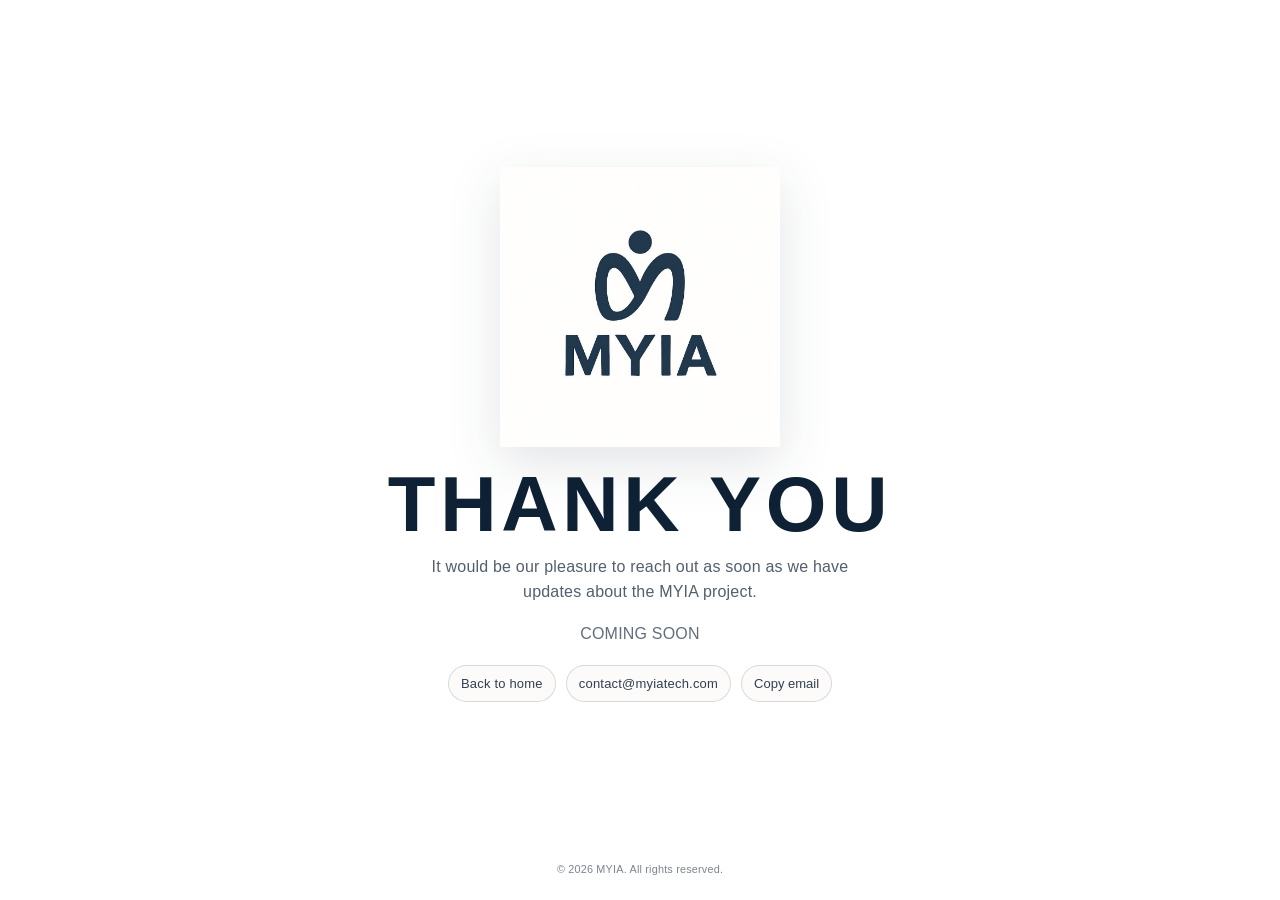
==== thanks/index.html @ a14e3525 "Make MYIA favicon background transparent" ====
<!doctype html>
<html lang="en">
  <head>
    <meta charset="utf-8" />
    <meta name="viewport" content="width=device-width, initial-scale=1" />
    <meta name="color-scheme" content="light" />
    <title>MYIA | Thank You</title>
    <meta name="robots" content="noindex" />
    <link rel="canonical" href="https://myiatech.com/thanks/" />
    <link rel="icon" href="/favicon-32.png?v=6" sizes="32x32" type="image/png" />
    <link rel="icon" href="/favicon-16.png?v=6" sizes="16x16" type="image/png" />
    <link rel="apple-touch-icon" href="/apple-touch-icon.png?v=6" sizes="180x180" />
    <link rel="stylesheet" href="/styles.css" />
  </head>
  <body>
    <main class="wrap">
      <section class="coming" aria-label="Thank you">
        <div class="logoLockup" aria-label="MYIA logo">
          <img
            class="logoLockup__mark"
            src="/myia-logo.png"
            alt="MYIA"
            width="220"
            height="220"
            loading="eager"
          />
        </div>

        <h1 class="headline">THANK YOU</h1>
        <p class="subhead">
          It would be our pleasure to reach out as soon as we have updates about
          the MYIA project.
        </p>
        <p class="subhead" style="margin-top: 8px; opacity: 0.9">
          COMING SOON
        </p>

        <div class="links">
          <a class="ctaLink" href="/">Back to home</a>
          <a
            class="ctaLink ctaLink--email"
            href="mailto:contact@myiatech.com?subject=MYIA%20Tech%20-%20Hello"
            >contact@myiatech.com</a
          >
          <button class="ctaLink copyBtn" type="button" data-copy="contact@myiatech.com">
            Copy email
          </button>
        </div>
      </section>

      <footer class="footer">
        <small>© <span id="year"></span> MYIA. All rights reserved.</small>
      </footer>
    </main>

    <script src="/script.js" defer></script>
  </body>
</html>
---- styles.css ----
:root {
  /* Brand (from logo): deep navy + warm paper */
  --ink: #0f2134;
  --paper: #ffffff;
  --muted: rgba(15, 33, 52, 0.72);
  --muted2: rgba(15, 33, 52, 0.55);
  --line: rgba(15, 33, 52, 0.14);

  --brand: #13283e;
  --brand2: #0f2134;
  --cream: #efe7db;
  --stone: #c9c2b8;

  --radius: 18px;
  --radius2: 26px;
  --shadow: 0 22px 70px rgba(0, 0, 0, 0.085);

  --serif: "Iowan Old Style", "Palatino Linotype", Palatino, "Book Antiqua",
    Georgia, serif;
  --sans: "Avenir Next", Avenir, "Gill Sans", "Trebuchet MS", sans-serif;
}

* {
  box-sizing: border-box;
}

html,
body {
  height: 100%;
}

html {
  -webkit-text-size-adjust: 100%;
  text-size-adjust: 100%;
}

body {
  margin: 0;
  color: var(--ink);
  background: var(--paper);
  font-family: var(--sans);
  letter-spacing: 0.2px;
}

.sr-only {
  position: absolute;
  width: 1px;
  height: 1px;
  padding: 0;
  margin: -1px;
  overflow: hidden;
  clip: rect(0, 0, 0, 0);
  white-space: nowrap;
  border: 0;
}

.bg {
  display: none;
  position: fixed;
  inset: 0;
  overflow: hidden;
  pointer-events: none;
  background: radial-gradient(
      1100px 760px at 10% 10%,
      rgba(19, 40, 62, 0.08),
      transparent 58%
    ),
    radial-gradient(
      980px 760px at 82% 22%,
      rgba(239, 231, 219, 0.55),
      transparent 62%
    ),
    radial-gradient(
      980px 760px at 52% 92%,
      rgba(19, 40, 62, 0.07),
      transparent 58%
    ),
    linear-gradient(180deg, #ffffff 0%, #fbfaf7 45%, #f6f1ea 100%);
}

.bg__grain {
  position: absolute;
  inset: -40%;
  background-image: url("data:image/svg+xml,%3Csvg xmlns='http://www.w3.org/2000/svg' width='220' height='220'%3E%3Cfilter id='n'%3E%3CfeTurbulence type='fractalNoise' baseFrequency='.8' numOctaves='3' stitchTiles='stitch'/%3E%3C/filter%3E%3Crect width='220' height='220' filter='url(%23n)' opacity='.18'/%3E%3C/svg%3E");
  transform: rotate(2deg);
  opacity: 0.22;
  mix-blend-mode: multiply;
}

.bg__orb {
  position: absolute;
  width: 520px;
  height: 520px;
  border-radius: 999px;
  filter: blur(28px);
  opacity: 0.55;
}

.bg__orb--a {
  left: -180px;
  top: -160px;
  background: radial-gradient(circle at 30% 30%, rgba(19, 40, 62, 0.6), transparent 60%),
    radial-gradient(circle at 70% 70%, rgba(239, 231, 219, 0.85), transparent 55%);
  animation: driftA 12s ease-in-out infinite;
}

.bg__orb--b {
  right: -220px;
  top: 10%;
  background: radial-gradient(circle at 40% 40%, rgba(239, 231, 219, 0.9), transparent 62%),
    radial-gradient(circle at 70% 65%, rgba(19, 40, 62, 0.45), transparent 55%);
  animation: driftB 14s ease-in-out infinite;
}

.bg__orb--c {
  left: 35%;
  bottom: -240px;
  background: radial-gradient(circle at 45% 35%, rgba(19, 40, 62, 0.45), transparent 62%),
    radial-gradient(circle at 60% 70%, rgba(239, 231, 219, 0.9), transparent 55%);
  animation: driftC 16s ease-in-out infinite;
}

@keyframes driftA {
  0%,
  100% {
    transform: translate(0, 0) scale(1);
  }
  50% {
    transform: translate(22px, 18px) scale(1.04);
  }
}

@keyframes driftB {
  0%,
  100% {
    transform: translate(0, 0) scale(1);
  }
  50% {
    transform: translate(-28px, 16px) scale(1.03);
  }
}

@keyframes driftC {
  0%,
  100% {
    transform: translate(0, 0) scale(1);
  }
  50% {
    transform: translate(14px, -18px) scale(1.05);
  }
}

.wrap {
  position: relative;
  min-height: 100%;
  display: grid;
  grid-template-rows: 1fr auto;
  gap: 24px;
  padding: calc(22px + env(safe-area-inset-top)) calc(16px + env(safe-area-inset-left))
    calc(24px + env(safe-area-inset-bottom)) calc(16px + env(safe-area-inset-right));
  max-width: 860px;
  margin: 0 auto;
}

.coming {
  align-self: center;
  padding: 26px 14px 16px;
  border: 0;
  border-radius: 0;
  box-shadow: none;
  background: transparent;
  transform: translateY(10px);
  opacity: 0;
  animation: enter 800ms ease-out 200ms forwards;
  text-align: center;
}

.logoLockup {
  display: inline-flex;
  flex-direction: column;
  align-items: center;
  gap: 10px;
  margin-bottom: 14px;
}

.logoLockup__mark {
  width: min(280px, 72vw);
  height: auto;
  display: block;
  filter: drop-shadow(0 16px 26px rgba(15, 33, 52, 0.12));
}

.headline {
  margin: 6px 0 0;
  font-family: var(--sans);
  font-weight: 900;
  font-size: clamp(38px, 7vw, 78px);
  line-height: 0.95;
  letter-spacing: 0.06em;
}

.subhead {
  margin: 14px 0 18px;
  color: var(--muted);
  font-size: 16px;
  line-height: 1.55;
  max-width: 52ch;
  margin-left: auto;
  margin-right: auto;
}

.notify {
  margin-top: 8px;
  padding: 0;
}

.form {
  margin-top: 10px;
  max-width: 560px;
  margin-left: auto;
  margin-right: auto;
}

.honeypot {
  display: none !important;
}

.form__row {
  display: flex;
  align-items: stretch;
  border: 1px solid var(--line);
  border-radius: 16px;
  background: #ffffff;
  overflow: hidden;
  transition: border-color 150ms ease, box-shadow 150ms ease,
    background-color 150ms ease;
}

.form__input {
  width: 100%;
  flex: 1;
  border: 0;
  padding: 16px 16px;
  font-size: 16px;
  outline: none;
  background: transparent;
}

.form__row:focus-within {
  border-color: rgba(19, 40, 62, 0.42);
  box-shadow: 0 0 0 5px rgba(19, 40, 62, 0.1);
  background: rgba(239, 231, 219, 0.14);
}

.form__row[data-state="error"] {
  border-color: rgba(19, 40, 62, 0.48);
  box-shadow: 0 0 0 5px rgba(19, 40, 62, 0.11);
  background: rgba(239, 231, 219, 0.22);
}

.form__btn {
  border: 0;
  border-radius: 0;
  padding: 0 18px;
  font-size: 13px;
  font-weight: 900;
  letter-spacing: 0.14em;
  background: linear-gradient(135deg, var(--brand), var(--brand2));
  color: white;
  box-shadow: 0 14px 30px rgba(15, 33, 52, 0.18);
  cursor: pointer;
  transition: transform 120ms ease, filter 120ms ease;
}

.form__btn:hover {
  transform: translateY(-1px);
  filter: saturate(1.05);
}

.form__btn:active {
  transform: translateY(0px);
}

.form__btn:disabled {
  cursor: default;
  transform: none;
  filter: grayscale(0.1) saturate(0.8);
  opacity: 0.9;
}

.fieldMsg {
  margin: 10px 2px 0;
  color: var(--muted2);
  font-size: 13px;
  min-height: 1.2em;
}

.fieldMsg.is-error {
  display: inline-block;
  padding: 9px 10px;
  border-radius: 14px;
  border: 1px solid rgba(19, 40, 62, 0.16);
  background: rgba(239, 231, 219, 0.22);
  color: rgba(15, 33, 52, 0.84);
}

.form__meta {
  margin: 10px 2px 0;
  color: var(--muted2);
  font-size: 13px;
}

.form__status {
  margin: 10px 2px 0;
  color: var(--muted);
  font-size: 13px;
  min-height: 1.2em;
}

.form__status.is-error {
  display: inline-block;
  padding: 9px 10px;
  border-radius: 14px;
  border: 1px solid rgba(19, 40, 62, 0.16);
  background: rgba(239, 231, 219, 0.22);
  color: rgba(15, 33, 52, 0.84);
}

.links {
  margin-top: 16px;
  font-size: 13px;
  color: var(--muted2);
  display: flex;
  gap: 10px;
  justify-content: center;
  align-items: center;
  flex-wrap: wrap;
  position: relative;
  z-index: 1;
}

.ctaLink {
  display: inline-flex;
  align-items: center;
  justify-content: center;
  padding: 10px 12px;
  border-radius: 999px;
  border: 1px solid rgba(19, 40, 62, 0.16);
  background: rgba(239, 231, 219, 0.18);
  color: rgba(15, 33, 52, 0.86);
  text-decoration: none;
  cursor: pointer;
  -webkit-tap-highlight-color: transparent;
}

.copyBtn {
  appearance: none;
  font: inherit;
}

.ctaLink:hover {
  background: rgba(239, 231, 219, 0.26);
  border-color: rgba(19, 40, 62, 0.22);
}

.footer {
  color: var(--muted2);
  font-size: 13px;
  padding: 0 2px;
  transform: translateY(10px);
  opacity: 0;
  animation: enter 700ms ease-out 360ms forwards;
  text-align: center;
}

@keyframes enter {
  to {
    transform: translateY(0);
    opacity: 1;
  }
}

@media (max-width: 560px) {
  .logoLockup__mark {
    width: min(260px, 78vw);
  }

  .headline {
    letter-spacing: 0.05em;
  }

  .form__row {
    flex-direction: column;
  }

  .form__btn {
    padding: 14px 16px;
    width: 100%;
    letter-spacing: 0.12em;
  }
}

@media (max-width: 360px) {
  .headline {
    font-size: clamp(34px, 10vw, 52px);
    letter-spacing: 0.04em;
  }

  .subhead {
    font-size: 15px;
  }

  .form__btn {
    letter-spacing: 0.1em;
  }
}

@media (prefers-reduced-motion: reduce) {
  .bg__orb {
    animation: none !important;
  }
  .coming,
  .footer {
    animation: none !important;
    opacity: 1;
    transform: none;
  }
}
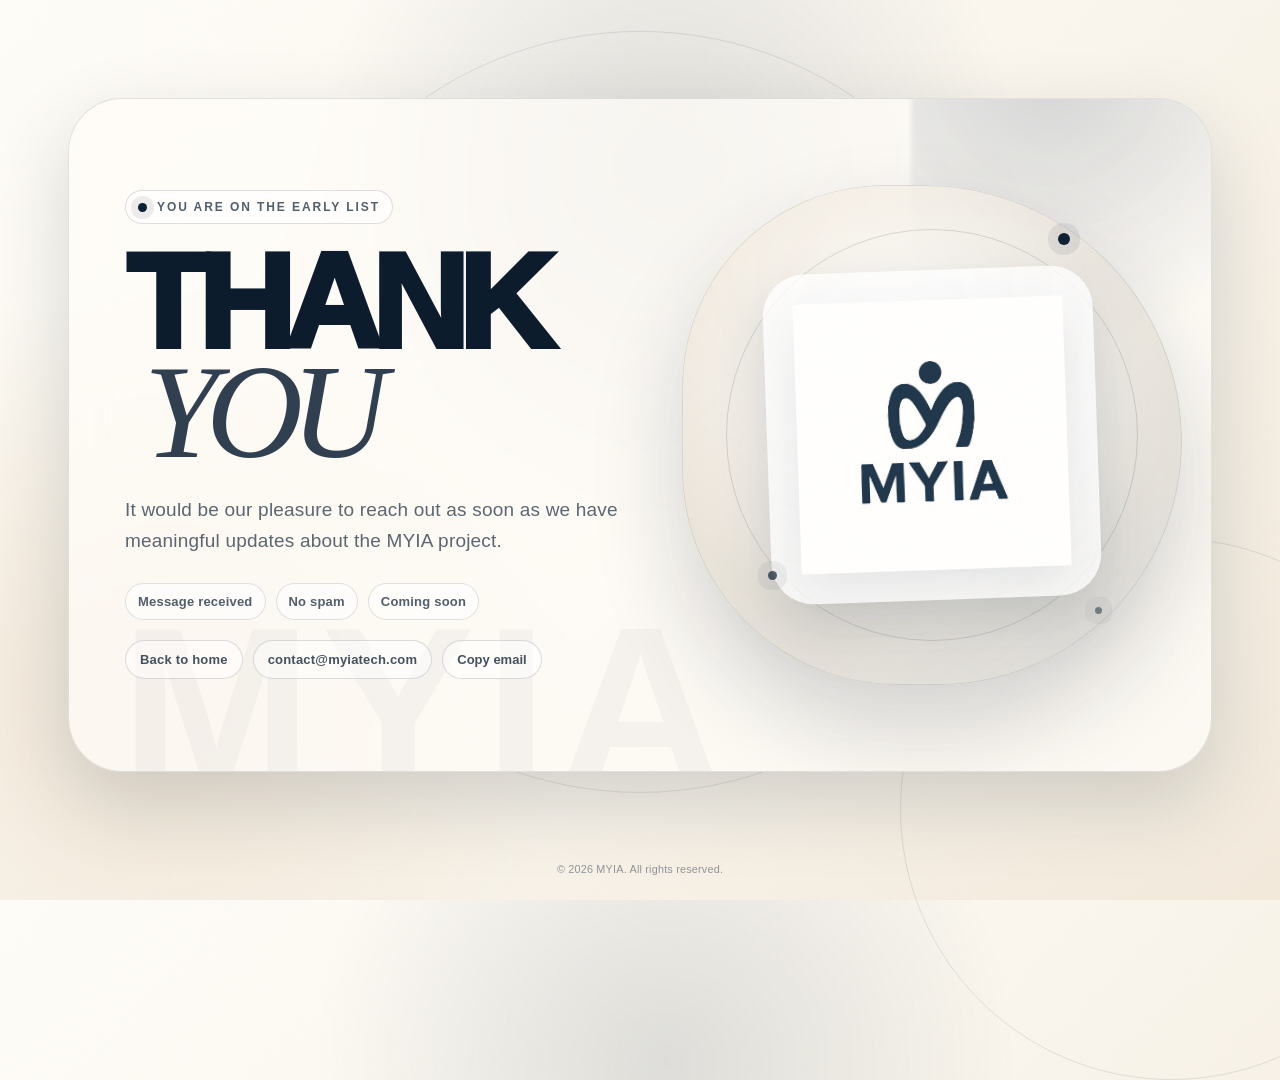
==== commit c3143261: "Redesign MYIA coming soon landing page" ====
--- a/thanks/index.html
+++ b/thanks/index.html
@@ -4,47 +4,59 @@
     <meta charset="utf-8" />
     <meta name="viewport" content="width=device-width, initial-scale=1" />
     <meta name="color-scheme" content="light" />
-    <title>MYIA | Thank You</title>
+    <title>Thank You</title>
     <meta name="robots" content="noindex" />
     <link rel="canonical" href="https://myiatech.com/thanks/" />
-    <link rel="icon" href="/favicon-32.png?v=6" sizes="32x32" type="image/png" />
-    <link rel="icon" href="/favicon-16.png?v=6" sizes="16x16" type="image/png" />
-    <link rel="apple-touch-icon" href="/apple-touch-icon.png?v=6" sizes="180x180" />
+    <link rel="icon" href="/favicon-32.png?v=9" sizes="32x32" type="image/png" />
+    <link rel="icon" href="/favicon-16.png?v=9" sizes="16x16" type="image/png" />
+    <link rel="apple-touch-icon" href="/apple-touch-icon.png?v=9" sizes="180x180" />
     <link rel="stylesheet" href="/styles.css" />
   </head>
   <body>
     <main class="wrap">
       <section class="coming" aria-label="Thank you">
-        <div class="logoLockup" aria-label="MYIA logo">
-          <img
-            class="logoLockup__mark"
-            src="/myia-logo.png"
-            alt="MYIA"
-            width="220"
-            height="220"
-            loading="eager"
-          />
+        <div class="heroCopy">
+          <p class="kicker">You are on the early list</p>
+          <h1 class="headline">Thank <span>you</span></h1>
+          <p class="subhead">
+            It would be our pleasure to reach out as soon as we have meaningful
+            updates about the MYIA project.
+          </p>
+
+          <ul class="signalList" aria-label="MYIA launch signals">
+            <li>Message received</li>
+            <li>No spam</li>
+            <li>Coming soon</li>
+          </ul>
+
+          <div class="links">
+            <a class="ctaLink" href="/">Back to home</a>
+            <a
+              class="ctaLink ctaLink--email"
+              href="mailto:contact@myiatech.com?subject=MYIA%20Tech%20-%20Hello"
+              >contact@myiatech.com</a>
+            <button class="ctaLink copyBtn" type="button" data-copy="contact@myiatech.com">
+              Copy email
+            </button>
+          </div>
         </div>
 
-        <h1 class="headline">THANK YOU</h1>
-        <p class="subhead">
-          It would be our pleasure to reach out as soon as we have updates about
-          the MYIA project.
-        </p>
-        <p class="subhead" style="margin-top: 8px; opacity: 0.9">
-          COMING SOON
-        </p>
-
-        <div class="links">
-          <a class="ctaLink" href="/">Back to home</a>
-          <a
-            class="ctaLink ctaLink--email"
-            href="mailto:contact@myiatech.com?subject=MYIA%20Tech%20-%20Hello"
-            >contact@myiatech.com</a
-          >
-          <button class="ctaLink copyBtn" type="button" data-copy="contact@myiatech.com">
-            Copy email
-          </button>
+        <div class="heroVisual" aria-hidden="true">
+          <div class="logoStage">
+            <span class="orbitDot orbitDot--a"></span>
+            <span class="orbitDot orbitDot--b"></span>
+            <span class="orbitDot orbitDot--c"></span>
+            <div class="logoLockup">
+              <img
+                class="logoLockup__mark"
+                src="/myia-logo.png"
+                alt=""
+                width="220"
+                height="220"
+                loading="eager"
+              />
+            </div>
+          </div>
         </div>
       </section>
 
--- a/styles.css
+++ b/styles.css
@@ -1,33 +1,21 @@
 :root {
-  /* Brand (from logo): deep navy + warm paper */
   --ink: #0f2134;
-  --paper: #ffffff;
-  --muted: rgba(15, 33, 52, 0.72);
-  --muted2: rgba(15, 33, 52, 0.55);
+  --ink-2: #17314b;
+  --paper: #fffdf8;
+  --porcelain: #f7f2e9;
+  --sand: #efe2d0;
   --line: rgba(15, 33, 52, 0.14);
-
-  --brand: #13283e;
-  --brand2: #0f2134;
-  --cream: #efe7db;
-  --stone: #c9c2b8;
-
-  --radius: 18px;
-  --radius2: 26px;
-  --shadow: 0 22px 70px rgba(0, 0, 0, 0.085);
-
-  --serif: "Iowan Old Style", "Palatino Linotype", Palatino, "Book Antiqua",
-    Georgia, serif;
+  --muted: rgba(15, 33, 52, 0.68);
+  --muted-2: rgba(15, 33, 52, 0.48);
+  --shadow: 0 30px 80px rgba(15, 33, 52, 0.16);
   --sans: "Avenir Next", Avenir, "Gill Sans", "Trebuchet MS", sans-serif;
-}
-
-* {
-  box-sizing: border-box;
-}
+  --serif: "Iowan Old Style", "Palatino Linotype", Palatino, Georgia, serif;
+}
+
+* { box-sizing: border-box; }
 
 html,
-body {
-  height: 100%;
-}
+body { min-height: 100%; }
 
 html {
   -webkit-text-size-adjust: 100%;
@@ -37,9 +25,36 @@
 body {
   margin: 0;
   color: var(--ink);
-  background: var(--paper);
+  background:
+    radial-gradient(circle at 52% 18%, rgba(15, 33, 52, 0.12), transparent 22rem),
+    radial-gradient(circle at 12% 78%, rgba(239, 226, 208, 0.8), transparent 26rem),
+    linear-gradient(135deg, #fffdf8 0%, #fbf7ef 48%, #f3eadc 100%);
   font-family: var(--sans);
   letter-spacing: 0.2px;
+  overflow-x: hidden;
+}
+
+body::before {
+  content: "";
+  position: fixed;
+  inset: 0;
+  pointer-events: none;
+  opacity: 0.16;
+  background-image:
+    linear-gradient(rgba(15, 33, 52, 0.06) 1px, transparent 1px),
+    linear-gradient(90deg, rgba(15, 33, 52, 0.06) 1px, transparent 1px);
+  background-size: 44px 44px;
+  mask-image: radial-gradient(circle at 50% 42%, black, transparent 72%);
+}
+
+body::after {
+  content: "";
+  position: fixed;
+  inset: -30%;
+  pointer-events: none;
+  opacity: 0.08;
+  background-image: url("data:image/svg+xml,%3Csvg xmlns='http://www.w3.org/2000/svg' width='180' height='180'%3E%3Cfilter id='n'%3E%3CfeTurbulence type='fractalNoise' baseFrequency='.9' numOctaves='3' stitchTiles='stitch'/%3E%3C/filter%3E%3Crect width='180' height='180' filter='url(%23n)' opacity='.45'/%3E%3C/svg%3E");
+  mix-blend-mode: multiply;
 }
 
 .sr-only {
@@ -54,375 +69,401 @@
   border: 0;
 }
 
-.bg {
-  display: none;
-  position: fixed;
-  inset: 0;
-  overflow: hidden;
-  pointer-events: none;
-  background: radial-gradient(
-      1100px 760px at 10% 10%,
-      rgba(19, 40, 62, 0.08),
-      transparent 58%
-    ),
-    radial-gradient(
-      980px 760px at 82% 22%,
-      rgba(239, 231, 219, 0.55),
-      transparent 62%
-    ),
-    radial-gradient(
-      980px 760px at 52% 92%,
-      rgba(19, 40, 62, 0.07),
-      transparent 58%
-    ),
-    linear-gradient(180deg, #ffffff 0%, #fbfaf7 45%, #f6f1ea 100%);
-}
-
-.bg__grain {
-  position: absolute;
-  inset: -40%;
-  background-image: url("data:image/svg+xml,%3Csvg xmlns='http://www.w3.org/2000/svg' width='220' height='220'%3E%3Cfilter id='n'%3E%3CfeTurbulence type='fractalNoise' baseFrequency='.8' numOctaves='3' stitchTiles='stitch'/%3E%3C/filter%3E%3Crect width='220' height='220' filter='url(%23n)' opacity='.18'/%3E%3C/svg%3E");
-  transform: rotate(2deg);
-  opacity: 0.22;
-  mix-blend-mode: multiply;
-}
-
-.bg__orb {
-  position: absolute;
-  width: 520px;
-  height: 520px;
-  border-radius: 999px;
-  filter: blur(28px);
-  opacity: 0.55;
-}
-
-.bg__orb--a {
-  left: -180px;
-  top: -160px;
-  background: radial-gradient(circle at 30% 30%, rgba(19, 40, 62, 0.6), transparent 60%),
-    radial-gradient(circle at 70% 70%, rgba(239, 231, 219, 0.85), transparent 55%);
-  animation: driftA 12s ease-in-out infinite;
-}
-
-.bg__orb--b {
-  right: -220px;
-  top: 10%;
-  background: radial-gradient(circle at 40% 40%, rgba(239, 231, 219, 0.9), transparent 62%),
-    radial-gradient(circle at 70% 65%, rgba(19, 40, 62, 0.45), transparent 55%);
-  animation: driftB 14s ease-in-out infinite;
-}
-
-.bg__orb--c {
-  left: 35%;
-  bottom: -240px;
-  background: radial-gradient(circle at 45% 35%, rgba(19, 40, 62, 0.45), transparent 62%),
-    radial-gradient(circle at 60% 70%, rgba(239, 231, 219, 0.9), transparent 55%);
-  animation: driftC 16s ease-in-out infinite;
-}
-
-@keyframes driftA {
-  0%,
-  100% {
-    transform: translate(0, 0) scale(1);
-  }
-  50% {
-    transform: translate(22px, 18px) scale(1.04);
-  }
-}
-
-@keyframes driftB {
-  0%,
-  100% {
-    transform: translate(0, 0) scale(1);
-  }
-  50% {
-    transform: translate(-28px, 16px) scale(1.03);
-  }
-}
-
-@keyframes driftC {
-  0%,
-  100% {
-    transform: translate(0, 0) scale(1);
-  }
-  50% {
-    transform: translate(14px, -18px) scale(1.05);
-  }
-}
-
 .wrap {
   position: relative;
-  min-height: 100%;
+  min-height: 100svh;
   display: grid;
   grid-template-rows: 1fr auto;
-  gap: 24px;
-  padding: calc(22px + env(safe-area-inset-top)) calc(16px + env(safe-area-inset-left))
-    calc(24px + env(safe-area-inset-bottom)) calc(16px + env(safe-area-inset-right));
-  max-width: 860px;
+  max-width: 1180px;
   margin: 0 auto;
+  padding: calc(26px + env(safe-area-inset-top)) calc(18px + env(safe-area-inset-left))
+    calc(24px + env(safe-area-inset-bottom)) calc(18px + env(safe-area-inset-right));
+}
+
+.wrap::before,
+.wrap::after {
+  content: "";
+  position: absolute;
+  border: 1px solid rgba(15, 33, 52, 0.1);
+  border-radius: 999px;
+  pointer-events: none;
+  animation: slowSpin 28s linear infinite;
+}
+
+.wrap::before {
+  width: min(76vw, 760px);
+  height: min(76vw, 760px);
+  left: 50%;
+  top: 50%;
+  transform: translate(-50%, -55%);
+}
+
+.wrap::after {
+  width: min(54vw, 540px);
+  height: min(54vw, 540px);
+  right: -18%;
+  bottom: -20%;
+  animation-direction: reverse;
 }
 
 .coming {
+  position: relative;
+  z-index: 1;
   align-self: center;
-  padding: 26px 14px 16px;
-  border: 0;
-  border-radius: 0;
-  box-shadow: none;
-  background: transparent;
-  transform: translateY(10px);
+  display: grid;
+  grid-template-columns: minmax(0, 0.96fr) minmax(320px, 0.82fr);
+  gap: clamp(30px, 5vw, 76px);
+  align-items: center;
+  padding: clamp(28px, 5vw, 56px);
+  border: 1px solid rgba(15, 33, 52, 0.12);
+  border-radius: clamp(28px, 5vw, 54px);
+  background: rgba(255, 253, 248, 0.74);
+  box-shadow: var(--shadow);
+  backdrop-filter: blur(18px);
+  transform: translateY(14px);
   opacity: 0;
-  animation: enter 800ms ease-out 200ms forwards;
-  text-align: center;
-}
-
-.logoLockup {
+  animation: enter 760ms cubic-bezier(.2,.8,.2,1) 120ms forwards;
+  overflow: hidden;
+}
+
+.coming::before {
+  content: "";
+  position: absolute;
+  width: 460px;
+  height: 460px;
+  right: -160px;
+  top: -170px;
+  border-radius: 46% 54% 60% 40%;
+  background: radial-gradient(circle at 30% 30%, rgba(19, 40, 62, 0.18), transparent 62%);
+  filter: blur(2px);
+  animation: morph 12s ease-in-out infinite;
+}
+
+.coming::after {
+  content: "MYIA";
+  position: absolute;
+  left: clamp(22px, 4vw, 54px);
+  bottom: -0.23em;
+  color: rgba(15, 33, 52, 0.035);
+  font-size: clamp(90px, 18vw, 240px);
+  font-weight: 900;
+  letter-spacing: 0.04em;
+  line-height: 1;
+  pointer-events: none;
+}
+
+.heroCopy,
+.heroVisual { position: relative; z-index: 1; }
+
+.kicker {
   display: inline-flex;
-  flex-direction: column;
   align-items: center;
   gap: 10px;
-  margin-bottom: 14px;
+  margin: 0 0 24px;
+  padding: 9px 12px;
+  border: 1px solid rgba(15, 33, 52, 0.14);
+  border-radius: 999px;
+  color: rgba(15, 33, 52, 0.72);
+  background: rgba(255, 255, 255, 0.56);
+  font-size: 12px;
+  font-weight: 800;
+  letter-spacing: 0.16em;
+  text-transform: uppercase;
+}
+
+.kicker::before {
+  content: "";
+  width: 9px;
+  height: 9px;
+  border-radius: 50%;
+  background: var(--ink);
+  box-shadow: 0 0 0 7px rgba(15, 33, 52, 0.08);
+}
+
+.headline {
+  max-width: 8.6ch;
+  margin: 0;
+  color: #0d1c2d;
+  font-family: var(--sans);
+  font-size: clamp(58px, 11vw, 134px);
+  font-weight: 950;
+  letter-spacing: -0.075em;
+  line-height: 0.82;
+  text-transform: uppercase;
+}
+
+.headline span {
+  display: block;
+  font-family: var(--serif);
+  font-style: italic;
+  font-weight: 500;
+  letter-spacing: -0.09em;
+  color: rgba(15, 33, 52, 0.86);
+  transform: translateX(0.14em);
+}
+
+.subhead {
+  max-width: 58ch;
+  margin: 26px 0 0;
+  color: var(--muted);
+  font-size: clamp(16px, 1.6vw, 19px);
+  line-height: 1.65;
+}
+
+.signalList {
+  display: flex;
+  flex-wrap: wrap;
+  gap: 10px;
+  margin: 26px 0 0;
+  padding: 0;
+  list-style: none;
+}
+
+.signalList li {
+  padding: 10px 12px;
+  border: 1px solid rgba(15, 33, 52, 0.13);
+  border-radius: 999px;
+  background: rgba(255, 255, 255, 0.58);
+  color: rgba(15, 33, 52, 0.72);
+  font-size: 13px;
+  font-weight: 700;
+}
+
+.notify {
+  margin-top: 34px;
+  max-width: 620px;
+}
+
+.form { margin: 0; }
+
+.honeypot { display: none !important; }
+
+.form__row {
+  display: grid;
+  grid-template-columns: 1fr auto;
+  align-items: stretch;
+  padding: 6px;
+  border: 1px solid rgba(15, 33, 52, 0.16);
+  border-radius: 24px;
+  background: rgba(255, 255, 255, 0.72);
+  box-shadow: 0 18px 48px rgba(15, 33, 52, 0.1);
+  overflow: hidden;
+  transition: border-color 160ms ease, box-shadow 160ms ease, transform 160ms ease;
+}
+
+.form__row:focus-within {
+  border-color: rgba(15, 33, 52, 0.42);
+  box-shadow: 0 22px 60px rgba(15, 33, 52, 0.16), 0 0 0 6px rgba(15, 33, 52, 0.08);
+  transform: translateY(-1px);
+}
+
+.form__row[data-state="error"] {
+  border-color: rgba(15, 33, 52, 0.48);
+  box-shadow: 0 0 0 6px rgba(15, 33, 52, 0.09);
+}
+
+.form__input {
+  min-width: 0;
+  width: 100%;
+  border: 0;
+  padding: 17px 18px;
+  color: var(--ink);
+  background: transparent;
+  font: 700 16px/1 var(--sans);
+  outline: none;
+}
+
+.form__input::placeholder { color: rgba(15, 33, 52, 0.42); }
+
+.form__btn {
+  border: 0;
+  border-radius: 18px;
+  padding: 0 24px;
+  color: #fffdf8;
+  background: linear-gradient(135deg, #0f2134 0%, #17314b 100%);
+  font-size: 12px;
+  font-weight: 950;
+  letter-spacing: 0.18em;
+  text-transform: uppercase;
+  cursor: pointer;
+  box-shadow: 0 18px 32px rgba(15, 33, 52, 0.24);
+  transition: transform 140ms ease, filter 140ms ease;
+}
+
+.form__btn:hover { transform: translateY(-1px); filter: saturate(1.08); }
+.form__btn:active { transform: translateY(0); }
+.form__btn:disabled { cursor: default; opacity: 0.75; transform: none; }
+
+.fieldMsg,
+.form__status,
+.form__meta {
+  margin: 12px 4px 0;
+  color: var(--muted-2);
+  font-size: 13px;
+  min-height: 1.2em;
+}
+
+.fieldMsg.is-error,
+.form__status.is-error {
+  display: inline-block;
+  padding: 10px 12px;
+  border: 1px solid rgba(15, 33, 52, 0.16);
+  border-radius: 14px;
+  background: rgba(239, 226, 208, 0.55);
+  color: rgba(15, 33, 52, 0.84);
+}
+
+.logoStage {
+  position: relative;
+  display: grid;
+  place-items: center;
+  min-height: clamp(360px, 46vw, 560px);
+}
+
+.logoStage::before {
+  content: "";
+  position: absolute;
+  width: min(88vw, 500px);
+  height: min(88vw, 500px);
+  border-radius: 44% 56% 53% 47%;
+  background:
+    radial-gradient(circle at 44% 34%, rgba(255, 255, 255, 0.94), rgba(255,255,255,0.36) 42%, transparent 64%),
+    linear-gradient(145deg, rgba(239, 226, 208, 0.82), rgba(15, 33, 52, 0.13));
+  box-shadow: inset 0 0 0 1px rgba(15, 33, 52, 0.1), 0 44px 90px rgba(15, 33, 52, 0.18);
+  animation: morph 14s ease-in-out infinite;
+}
+
+.logoStage::after {
+  content: "";
+  position: absolute;
+  width: min(70vw, 410px);
+  height: min(70vw, 410px);
+  border: 1px solid rgba(15, 33, 52, 0.14);
+  border-radius: 999px;
+  animation: slowSpin 18s linear infinite;
+}
+
+.logoLockup {
+  position: relative;
+  z-index: 1;
+  display: grid;
+  place-items: center;
+  width: min(64vw, 330px);
+  aspect-ratio: 1;
+  border-radius: 42px;
+  background: rgba(255, 255, 255, 0.76);
+  box-shadow: 0 24px 60px rgba(15, 33, 52, 0.14);
+  transform: rotate(-2deg);
+  animation: float 6s ease-in-out infinite;
 }
 
 .logoLockup__mark {
-  width: min(280px, 72vw);
+  width: 82%;
   height: auto;
   display: block;
-  filter: drop-shadow(0 16px 26px rgba(15, 33, 52, 0.12));
-}
-
-.headline {
-  margin: 6px 0 0;
-  font-family: var(--sans);
-  font-weight: 900;
-  font-size: clamp(38px, 7vw, 78px);
-  line-height: 0.95;
-  letter-spacing: 0.06em;
-}
-
-.subhead {
-  margin: 14px 0 18px;
-  color: var(--muted);
-  font-size: 16px;
-  line-height: 1.55;
-  max-width: 52ch;
-  margin-left: auto;
-  margin-right: auto;
-}
-
-.notify {
-  margin-top: 8px;
-  padding: 0;
-}
-
-.form {
-  margin-top: 10px;
-  max-width: 560px;
-  margin-left: auto;
-  margin-right: auto;
-}
-
-.honeypot {
-  display: none !important;
-}
-
-.form__row {
-  display: flex;
-  align-items: stretch;
-  border: 1px solid var(--line);
-  border-radius: 16px;
-  background: #ffffff;
-  overflow: hidden;
-  transition: border-color 150ms ease, box-shadow 150ms ease,
-    background-color 150ms ease;
-}
-
-.form__input {
-  width: 100%;
-  flex: 1;
-  border: 0;
-  padding: 16px 16px;
-  font-size: 16px;
-  outline: none;
-  background: transparent;
-}
-
-.form__row:focus-within {
-  border-color: rgba(19, 40, 62, 0.42);
-  box-shadow: 0 0 0 5px rgba(19, 40, 62, 0.1);
-  background: rgba(239, 231, 219, 0.14);
-}
-
-.form__row[data-state="error"] {
-  border-color: rgba(19, 40, 62, 0.48);
-  box-shadow: 0 0 0 5px rgba(19, 40, 62, 0.11);
-  background: rgba(239, 231, 219, 0.22);
-}
-
-.form__btn {
-  border: 0;
-  border-radius: 0;
-  padding: 0 18px;
-  font-size: 13px;
-  font-weight: 900;
-  letter-spacing: 0.14em;
-  background: linear-gradient(135deg, var(--brand), var(--brand2));
-  color: white;
-  box-shadow: 0 14px 30px rgba(15, 33, 52, 0.18);
-  cursor: pointer;
-  transition: transform 120ms ease, filter 120ms ease;
-}
-
-.form__btn:hover {
-  transform: translateY(-1px);
-  filter: saturate(1.05);
-}
-
-.form__btn:active {
-  transform: translateY(0px);
-}
-
-.form__btn:disabled {
-  cursor: default;
-  transform: none;
-  filter: grayscale(0.1) saturate(0.8);
-  opacity: 0.9;
-}
-
-.fieldMsg {
-  margin: 10px 2px 0;
-  color: var(--muted2);
-  font-size: 13px;
-  min-height: 1.2em;
-}
-
-.fieldMsg.is-error {
-  display: inline-block;
-  padding: 9px 10px;
-  border-radius: 14px;
-  border: 1px solid rgba(19, 40, 62, 0.16);
-  background: rgba(239, 231, 219, 0.22);
-  color: rgba(15, 33, 52, 0.84);
-}
-
-.form__meta {
-  margin: 10px 2px 0;
-  color: var(--muted2);
-  font-size: 13px;
-}
-
-.form__status {
-  margin: 10px 2px 0;
-  color: var(--muted);
-  font-size: 13px;
-  min-height: 1.2em;
-}
-
-.form__status.is-error {
-  display: inline-block;
-  padding: 9px 10px;
-  border-radius: 14px;
-  border: 1px solid rgba(19, 40, 62, 0.16);
-  background: rgba(239, 231, 219, 0.22);
-  color: rgba(15, 33, 52, 0.84);
-}
+  filter: drop-shadow(0 16px 26px rgba(15, 33, 52, 0.1));
+}
+
+.orbitDot {
+  position: absolute;
+  z-index: 2;
+  width: 12px;
+  height: 12px;
+  border-radius: 50%;
+  background: var(--ink);
+  box-shadow: 0 0 0 10px rgba(15, 33, 52, 0.08);
+}
+
+.orbitDot--a { top: 14%; right: 19%; }
+.orbitDot--b { left: 13%; bottom: 24%; width: 9px; height: 9px; opacity: 0.72; }
+.orbitDot--c { right: 12%; bottom: 18%; width: 7px; height: 7px; opacity: 0.5; }
 
 .links {
-  margin-top: 16px;
-  font-size: 13px;
-  color: var(--muted2);
   display: flex;
   gap: 10px;
-  justify-content: center;
   align-items: center;
   flex-wrap: wrap;
-  position: relative;
-  z-index: 1;
+  margin-top: 20px;
 }
 
 .ctaLink {
   display: inline-flex;
   align-items: center;
   justify-content: center;
-  padding: 10px 12px;
+  padding: 11px 14px;
+  border: 1px solid rgba(15, 33, 52, 0.15);
   border-radius: 999px;
-  border: 1px solid rgba(19, 40, 62, 0.16);
-  background: rgba(239, 231, 219, 0.18);
-  color: rgba(15, 33, 52, 0.86);
+  background: rgba(255, 255, 255, 0.5);
+  color: rgba(15, 33, 52, 0.78);
+  font: inherit;
+  font-size: 13px;
+  font-weight: 700;
   text-decoration: none;
   cursor: pointer;
   -webkit-tap-highlight-color: transparent;
 }
 
-.copyBtn {
-  appearance: none;
-  font: inherit;
-}
-
-.ctaLink:hover {
-  background: rgba(239, 231, 219, 0.26);
-  border-color: rgba(19, 40, 62, 0.22);
-}
+.ctaLink:hover { background: rgba(255, 255, 255, 0.76); }
+.copyBtn { appearance: none; }
 
 .footer {
-  color: var(--muted2);
+  position: relative;
+  z-index: 1;
+  color: rgba(15, 33, 52, 0.44);
   font-size: 13px;
-  padding: 0 2px;
-  transform: translateY(10px);
-  opacity: 0;
-  animation: enter 700ms ease-out 360ms forwards;
+  padding-top: 18px;
   text-align: center;
 }
 
 @keyframes enter {
-  to {
-    transform: translateY(0);
-    opacity: 1;
+  to { opacity: 1; transform: translateY(0); }
+}
+
+@keyframes float {
+  0%, 100% { transform: translateY(0) rotate(-2deg); }
+  50% { transform: translateY(-12px) rotate(1deg); }
+}
+
+@keyframes morph {
+  0%, 100% { border-radius: 44% 56% 53% 47%; transform: rotate(0deg) scale(1); }
+  50% { border-radius: 58% 42% 44% 56%; transform: rotate(5deg) scale(1.03); }
+}
+
+@keyframes slowSpin {
+  from { rotate: 0deg; }
+  to { rotate: 360deg; }
+}
+
+@media (max-width: 860px) {
+  .coming {
+    grid-template-columns: 1fr;
+    text-align: center;
+    padding: 28px 18px;
   }
+
+  .headline { margin: 0 auto; }
+  .subhead { margin-left: auto; margin-right: auto; }
+  .signalList,
+  .links { justify-content: center; }
+  .notify { margin-left: auto; margin-right: auto; }
+  .heroVisual { order: -1; }
+  .logoStage { min-height: 320px; }
 }
 
 @media (max-width: 560px) {
-  .logoLockup__mark {
-    width: min(260px, 78vw);
+  .wrap { padding: 14px; }
+  .coming { border-radius: 30px; }
+  .headline { font-size: clamp(48px, 17vw, 82px); }
+  .form__row { grid-template-columns: 1fr; }
+  .form__btn { min-height: 52px; }
+  .logoLockup { width: min(72vw, 260px); border-radius: 34px; }
+  .logoStage { min-height: 280px; }
+}
+
+@media (prefers-reduced-motion: reduce) {
+  *, *::before, *::after {
+    animation-duration: 0.001ms !important;
+    animation-iteration-count: 1 !important;
+    scroll-behavior: auto !important;
   }
-
-  .headline {
-    letter-spacing: 0.05em;
-  }
-
-  .form__row {
-    flex-direction: column;
-  }
-
-  .form__btn {
-    padding: 14px 16px;
-    width: 100%;
-    letter-spacing: 0.12em;
-  }
-}
-
-@media (max-width: 360px) {
-  .headline {
-    font-size: clamp(34px, 10vw, 52px);
-    letter-spacing: 0.04em;
-  }
-
-  .subhead {
-    font-size: 15px;
-  }
-
-  .form__btn {
-    letter-spacing: 0.1em;
-  }
-}
-
-@media (prefers-reduced-motion: reduce) {
-  .bg__orb {
-    animation: none !important;
-  }
-  .coming,
-  .footer {
-    animation: none !important;
-    opacity: 1;
-    transform: none;
-  }
-}
+}
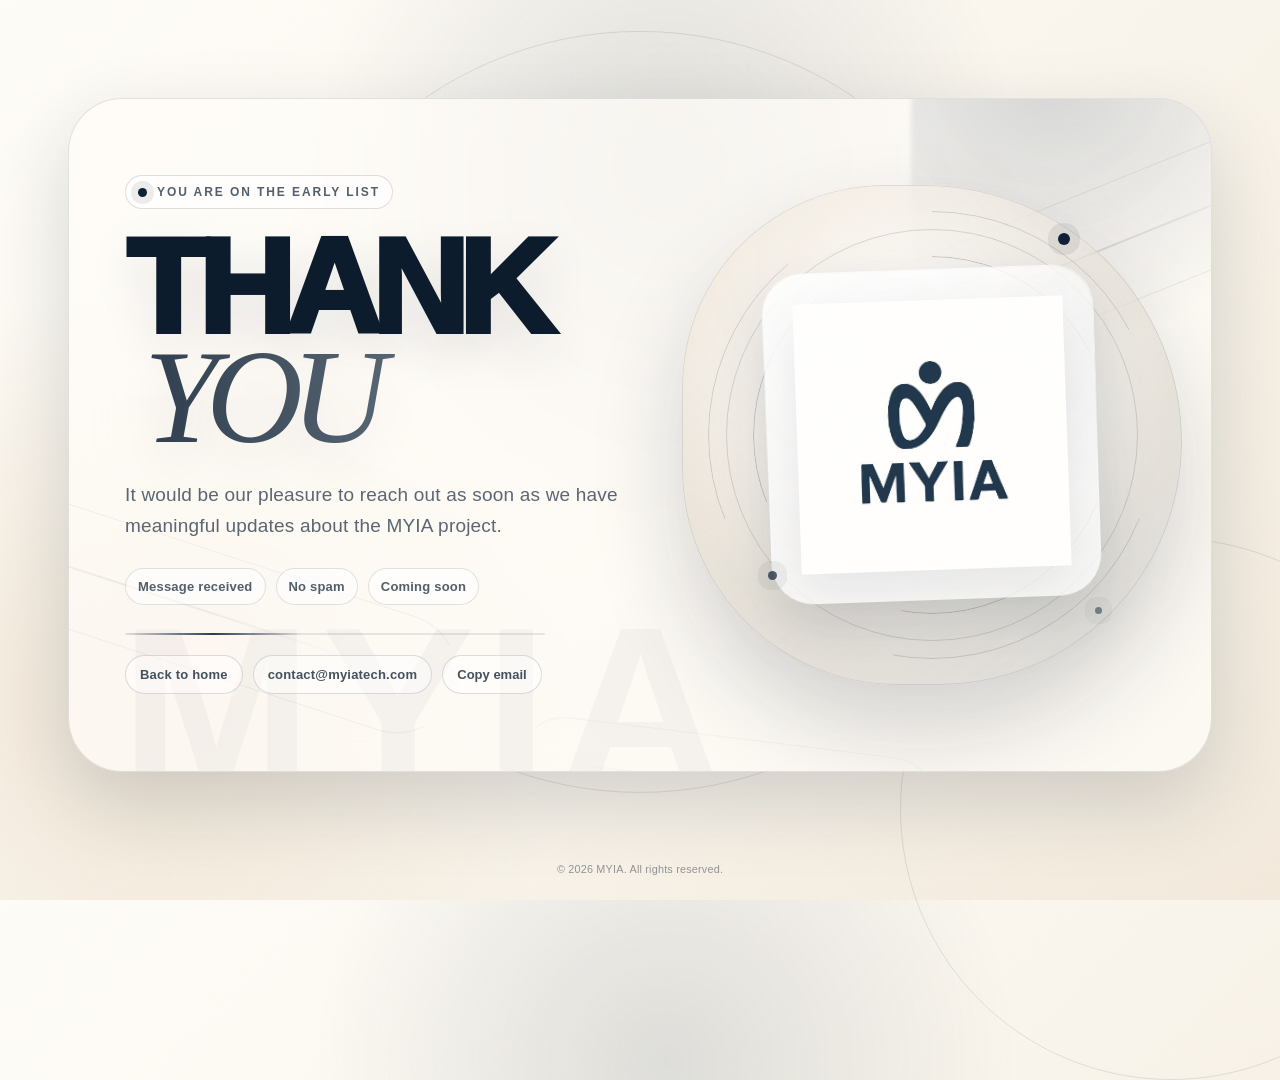
==== commit dc177691: "Add elegant motion system to MYIA landing" ====
--- a/thanks/index.html
+++ b/thanks/index.html
@@ -15,6 +15,12 @@
   <body>
     <main class="wrap">
       <section class="coming" aria-label="Thank you">
+        <div class="ambient" aria-hidden="true">
+          <span class="ribbon ribbon--a"></span>
+          <span class="ribbon ribbon--b"></span>
+          <span class="ribbon ribbon--c"></span>
+        </div>
+
         <div class="heroCopy">
           <p class="kicker">You are on the early list</p>
           <h1 class="headline">Thank <span>you</span></h1>
@@ -28,6 +34,10 @@
             <li>No spam</li>
             <li>Coming soon</li>
           </ul>
+
+          <div class="launchSignal" aria-hidden="true">
+            <span></span>
+          </div>
 
           <div class="links">
             <a class="ctaLink" href="/">Back to home</a>
@@ -43,6 +53,10 @@
 
         <div class="heroVisual" aria-hidden="true">
           <div class="logoStage">
+            <span class="signalRing signalRing--a"></span>
+            <span class="signalRing signalRing--b"></span>
+            <span class="signalRing signalRing--c"></span>
+            <span class="signalBeam"></span>
             <span class="orbitDot orbitDot--a"></span>
             <span class="orbitDot orbitDot--b"></span>
             <span class="orbitDot orbitDot--c"></span>
--- a/styles.css
+++ b/styles.css
@@ -467,3 +467,299 @@
     scroll-behavior: auto !important;
   }
 }
+
+/* Creative motion layer */
+.ambient {
+  position: absolute;
+  inset: 0;
+  pointer-events: none;
+  overflow: hidden;
+  z-index: 0;
+}
+
+.ribbon {
+  position: absolute;
+  width: 520px;
+  height: 120px;
+  border: 1px solid rgba(15, 33, 52, 0.12);
+  border-left-color: transparent;
+  border-right-color: transparent;
+  border-radius: 999px;
+  filter: blur(0.2px);
+  opacity: 0.64;
+  transform-origin: center;
+}
+
+.ribbon::after {
+  content: "";
+  position: absolute;
+  inset: 50% auto auto 12%;
+  width: 72%;
+  height: 1px;
+  background: linear-gradient(90deg, transparent, rgba(15, 33, 52, 0.38), transparent);
+  transform: translateY(-50%);
+}
+
+.ribbon--a {
+  right: -160px;
+  top: 13%;
+  rotate: -22deg;
+  animation: ribbonA 11s ease-in-out infinite;
+}
+
+.ribbon--b {
+  left: -220px;
+  bottom: 17%;
+  width: 620px;
+  rotate: 18deg;
+  opacity: 0.42;
+  animation: ribbonB 13s ease-in-out infinite;
+}
+
+.ribbon--c {
+  right: 24%;
+  bottom: -58px;
+  width: 420px;
+  height: 92px;
+  rotate: 7deg;
+  opacity: 0.32;
+  animation: ribbonC 15s ease-in-out infinite;
+}
+
+.heroCopy > * {
+  opacity: 0;
+  transform: translateY(18px);
+  animation: revealUp 820ms cubic-bezier(.2,.8,.2,1) forwards;
+}
+
+.heroCopy > :nth-child(1) { animation-delay: 240ms; }
+.heroCopy > :nth-child(2) { animation-delay: 340ms; }
+.heroCopy > :nth-child(3) { animation-delay: 450ms; }
+.heroCopy > :nth-child(4) { animation-delay: 560ms; }
+.heroCopy > :nth-child(5) { animation-delay: 660ms; }
+.heroCopy > :nth-child(6) { animation-delay: 760ms; }
+.heroCopy > :nth-child(7) { animation-delay: 860ms; }
+
+.kicker {
+  position: relative;
+  overflow: hidden;
+}
+
+.kicker::after {
+  content: "";
+  position: absolute;
+  inset: 0;
+  background: linear-gradient(100deg, transparent 0%, rgba(255,255,255,.7) 42%, transparent 70%);
+  transform: translateX(-120%);
+  animation: glint 4.8s ease-in-out 1.4s infinite;
+}
+
+.headline {
+  text-shadow: 0 20px 50px rgba(15, 33, 52, 0.1);
+}
+
+.headline span {
+  background: linear-gradient(90deg, rgba(15, 33, 52, 0.86), rgba(23, 49, 75, 0.56), rgba(15, 33, 52, 0.88));
+  background-size: 180% 100%;
+  -webkit-background-clip: text;
+  background-clip: text;
+  color: transparent;
+  animation: inkFlow 7s ease-in-out infinite;
+}
+
+.signalList li {
+  position: relative;
+  overflow: hidden;
+  transition: transform 180ms ease, border-color 180ms ease, background 180ms ease;
+}
+
+.signalList li:hover {
+  transform: translateY(-2px);
+  border-color: rgba(15, 33, 52, 0.26);
+  background: rgba(255, 255, 255, 0.82);
+}
+
+.launchSignal {
+  position: relative;
+  width: min(420px, 100%);
+  height: 2px;
+  margin-top: 28px;
+  overflow: hidden;
+  border-radius: 999px;
+  background: rgba(15, 33, 52, 0.1);
+}
+
+.launchSignal span {
+  position: absolute;
+  inset: 0 auto 0 0;
+  width: 42%;
+  border-radius: inherit;
+  background: linear-gradient(90deg, transparent, rgba(15,33,52,0.86), transparent);
+  animation: scanSignal 2.8s cubic-bezier(.6,0,.2,1) infinite;
+}
+
+.logoStage {
+  perspective: 900px;
+}
+
+.signalRing {
+  position: absolute;
+  border-radius: 999px;
+  border: 1px solid rgba(15, 33, 52, 0.16);
+  mask-image: conic-gradient(from 0deg, black 0 62deg, transparent 62deg 112deg, black 112deg 190deg, transparent 190deg 248deg, black 248deg 320deg, transparent 320deg 360deg);
+  pointer-events: none;
+}
+
+.signalRing--a {
+  width: min(78vw, 448px);
+  height: min(78vw, 448px);
+  animation: ringOrbit 16s linear infinite;
+}
+
+.signalRing--b {
+  width: min(64vw, 358px);
+  height: min(64vw, 358px);
+  border-color: rgba(15, 33, 52, 0.22);
+  animation: ringOrbit 12s linear infinite reverse;
+}
+
+.signalRing--c {
+  width: min(48vw, 266px);
+  height: min(48vw, 266px);
+  border-color: rgba(15, 33, 52, 0.12);
+  animation: ringOrbit 9s linear infinite;
+}
+
+.signalBeam {
+  position: absolute;
+  width: min(46vw, 310px);
+  height: min(46vw, 310px);
+  border-radius: 50%;
+  background: conic-gradient(from 110deg, transparent 0 72%, rgba(255,255,255,.72), transparent 86% 100%);
+  mix-blend-mode: screen;
+  opacity: 0.7;
+  animation: beamSweep 7s ease-in-out infinite;
+}
+
+.logoLockup {
+  transform-style: preserve-3d;
+  transition: transform 260ms ease, box-shadow 260ms ease;
+}
+
+.logoLockup::before,
+.logoLockup::after {
+  content: "";
+  position: absolute;
+  pointer-events: none;
+}
+
+.logoLockup::before {
+  inset: -1px;
+  border-radius: inherit;
+  border: 1px solid rgba(255,255,255,.88);
+  background: linear-gradient(135deg, rgba(255,255,255,.68), transparent 38%, rgba(15,33,52,.08));
+  mask-image: linear-gradient(#000, transparent 68%);
+}
+
+.logoLockup::after {
+  inset: 12%;
+  border-radius: 34px;
+  background: radial-gradient(circle at 50% 30%, rgba(15,33,52,.11), transparent 56%);
+  filter: blur(22px);
+  transform: translateZ(-1px);
+}
+
+.logoStage:hover .logoLockup {
+  transform: translateY(-10px) rotateX(4deg) rotateY(-6deg) rotate(-1deg);
+  box-shadow: 0 34px 82px rgba(15, 33, 52, 0.2);
+}
+
+.orbitDot {
+  animation: pulseDot 3.8s ease-in-out infinite;
+}
+
+.orbitDot--b { animation-delay: .8s; }
+.orbitDot--c { animation-delay: 1.5s; }
+
+.form__btn {
+  position: relative;
+  overflow: hidden;
+}
+
+.form__btn::after {
+  content: "";
+  position: absolute;
+  inset: 0;
+  background: linear-gradient(100deg, transparent 20%, rgba(255,255,255,.28), transparent 72%);
+  transform: translateX(-130%);
+  animation: buttonSheen 4.2s ease-in-out 1.2s infinite;
+}
+
+@keyframes revealUp {
+  to { opacity: 1; transform: translateY(0); }
+}
+
+@keyframes glint {
+  0%, 55% { transform: translateX(-120%); }
+  75%, 100% { transform: translateX(120%); }
+}
+
+@keyframes inkFlow {
+  0%, 100% { background-position: 0% 50%; }
+  50% { background-position: 100% 50%; }
+}
+
+@keyframes scanSignal {
+  0% { transform: translateX(-110%); opacity: 0; }
+  18% { opacity: 1; }
+  82% { opacity: 1; }
+  100% { transform: translateX(250%); opacity: 0; }
+}
+
+@keyframes ringOrbit {
+  from { transform: rotate(0deg); }
+  to { transform: rotate(360deg); }
+}
+
+@keyframes beamSweep {
+  0%, 100% { transform: rotate(0deg) scale(.96); opacity: .42; }
+  50% { transform: rotate(145deg) scale(1.03); opacity: .78; }
+}
+
+@keyframes pulseDot {
+  0%, 100% { transform: scale(1); opacity: .8; }
+  50% { transform: scale(1.35); opacity: 1; }
+}
+
+@keyframes ribbonA {
+  0%, 100% { transform: translate3d(0,0,0) scale(1); }
+  50% { transform: translate3d(-28px, 16px, 0) scale(1.04); }
+}
+
+@keyframes ribbonB {
+  0%, 100% { transform: translate3d(0,0,0) scale(1); }
+  50% { transform: translate3d(34px, -18px, 0) scale(1.03); }
+}
+
+@keyframes ribbonC {
+  0%, 100% { transform: translate3d(0,0,0); }
+  50% { transform: translate3d(0, -20px, 0); }
+}
+
+@keyframes buttonSheen {
+  0%, 60% { transform: translateX(-130%); }
+  82%, 100% { transform: translateX(130%); }
+}
+
+@media (max-width: 860px) {
+  .launchSignal { margin-left: auto; margin-right: auto; }
+  .ribbon--a { right: -260px; top: 8%; }
+  .ribbon--b { left: -300px; }
+}
+
+@media (max-width: 560px) {
+  .ribbon { opacity: 0.34; }
+  .signalRing--a { width: 310px; height: 310px; }
+  .signalRing--b { width: 250px; height: 250px; }
+  .signalRing--c { width: 190px; height: 190px; }
+}
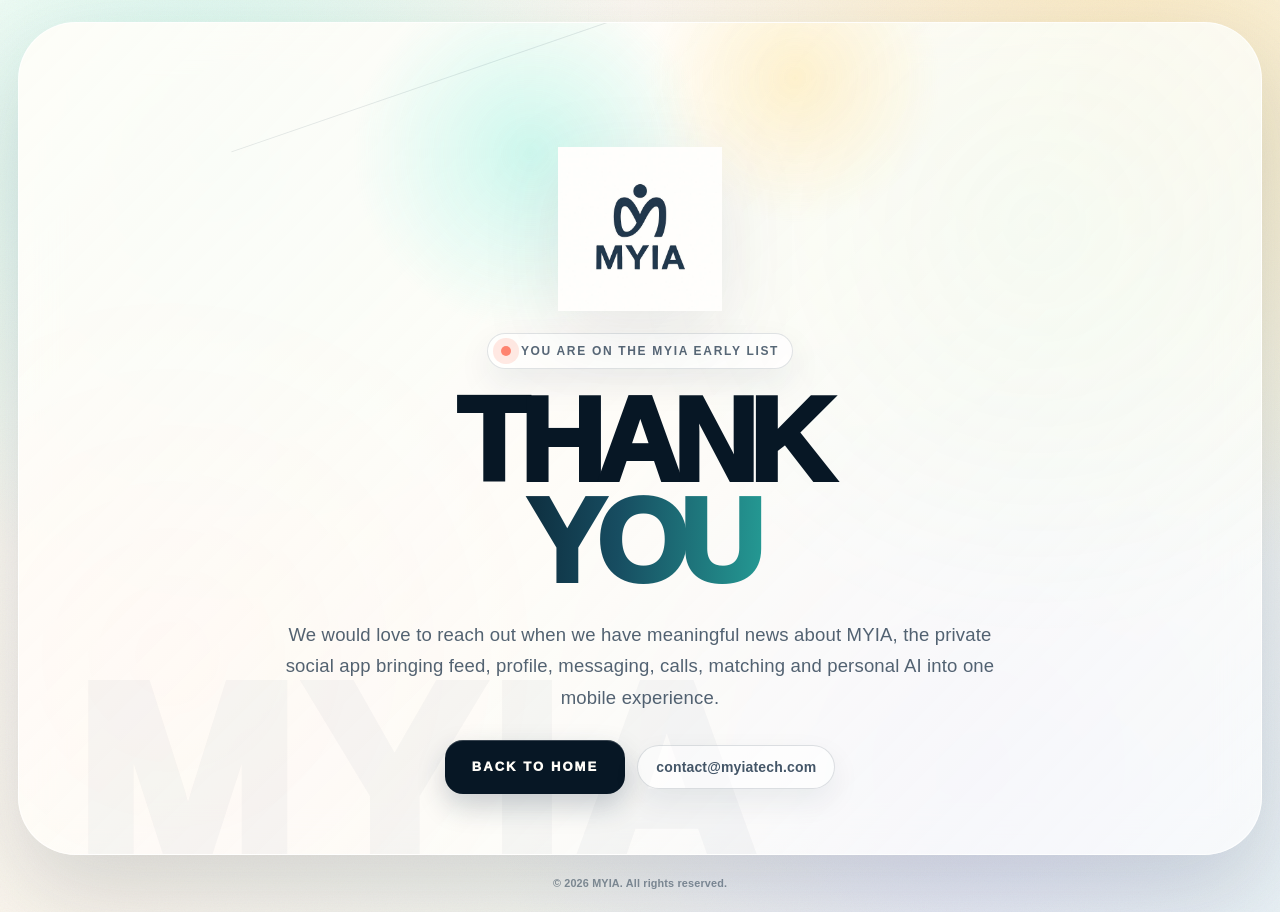
==== commit e973215c: "Reframe MYIA as private social app" ====
--- a/thanks/index.html
+++ b/thanks/index.html
@@ -13,63 +13,31 @@
     <link rel="stylesheet" href="/styles.css" />
   </head>
   <body>
-    <main class="wrap">
-      <section class="coming" aria-label="Thank you">
+    <main class="wrap wrap--thanks">
+      <section class="coming coming--thanks" aria-label="Thank you">
         <div class="ambient" aria-hidden="true">
-          <span class="ribbon ribbon--a"></span>
-          <span class="ribbon ribbon--b"></span>
-          <span class="ribbon ribbon--c"></span>
+          <span class="glow glow--a"></span>
+          <span class="glow glow--b"></span>
+          <span class="line line--a"></span>
         </div>
 
-        <div class="heroCopy">
-          <p class="kicker">You are on the early list</p>
-          <h1 class="headline">Thank <span>you</span></h1>
-          <p class="subhead">
-            It would be our pleasure to reach out as soon as we have meaningful
-            updates about the MYIA project.
+        <div class="thankCard">
+          <img class="thankLogo" src="/myia-logo.png" alt="MYIA" width="164" height="164" />
+          <p class="kicker">You are on the MYIA early list</p>
+          <h1 class="headline headline--thanks">Thank <span>you</span></h1>
+          <p class="subhead subhead--thanks">
+            We would love to reach out when we have meaningful news about MYIA,
+            the private social app bringing feed, profile, messaging, calls,
+            matching and personal AI into one mobile experience.
           </p>
 
-          <ul class="signalList" aria-label="MYIA launch signals">
-            <li>Message received</li>
-            <li>No spam</li>
-            <li>Coming soon</li>
-          </ul>
-
-          <div class="launchSignal" aria-hidden="true">
-            <span></span>
-          </div>
-
-          <div class="links">
-            <a class="ctaLink" href="/">Back to home</a>
+          <div class="thankActions">
+            <a class="form__btn form__btn--link" href="/">Back to home</a>
             <a
               class="ctaLink ctaLink--email"
               href="mailto:contact@myiatech.com?subject=MYIA%20Tech%20-%20Hello"
-              >contact@myiatech.com</a>
-            <button class="ctaLink copyBtn" type="button" data-copy="contact@myiatech.com">
-              Copy email
-            </button>
-          </div>
-        </div>
-
-        <div class="heroVisual" aria-hidden="true">
-          <div class="logoStage">
-            <span class="signalRing signalRing--a"></span>
-            <span class="signalRing signalRing--b"></span>
-            <span class="signalRing signalRing--c"></span>
-            <span class="signalBeam"></span>
-            <span class="orbitDot orbitDot--a"></span>
-            <span class="orbitDot orbitDot--b"></span>
-            <span class="orbitDot orbitDot--c"></span>
-            <div class="logoLockup">
-              <img
-                class="logoLockup__mark"
-                src="/myia-logo.png"
-                alt=""
-                width="220"
-                height="220"
-                loading="eager"
-              />
-            </div>
+              >contact@myiatech.com</a
+            >
           </div>
         </div>
       </section>
--- a/styles.css
+++ b/styles.css
@@ -1,36 +1,33 @@
 :root {
-  --ink: #0f2134;
-  --ink-2: #17314b;
+  --ink: #10273d;
+  --ink-deep: #071725;
+  --ink-soft: rgba(16, 39, 61, 0.72);
+  --muted: rgba(16, 39, 61, 0.58);
   --paper: #fffdf8;
-  --porcelain: #f7f2e9;
-  --sand: #efe2d0;
-  --line: rgba(15, 33, 52, 0.14);
-  --muted: rgba(15, 33, 52, 0.68);
-  --muted-2: rgba(15, 33, 52, 0.48);
-  --shadow: 0 30px 80px rgba(15, 33, 52, 0.16);
+  --cream: #f8f1e7;
+  --mist: #eaf6f4;
+  --mint: #77f0dc;
+  --sun: #ffd879;
+  --coral: #ff846f;
+  --lilac: #c8c2ff;
+  --line: rgba(16, 39, 61, 0.13);
+  --shadow: 0 36px 90px rgba(16, 39, 61, 0.16);
   --sans: "Avenir Next", Avenir, "Gill Sans", "Trebuchet MS", sans-serif;
-  --serif: "Iowan Old Style", "Palatino Linotype", Palatino, Georgia, serif;
 }
 
 * { box-sizing: border-box; }
-
-html,
-body { min-height: 100%; }
-
-html {
-  -webkit-text-size-adjust: 100%;
-  text-size-adjust: 100%;
-}
-
+html { -webkit-text-size-adjust: 100%; text-size-adjust: 100%; }
+html, body { min-height: 100%; }
 body {
   margin: 0;
   color: var(--ink);
+  font-family: var(--sans);
+  letter-spacing: 0.01em;
   background:
-    radial-gradient(circle at 52% 18%, rgba(15, 33, 52, 0.12), transparent 22rem),
-    radial-gradient(circle at 12% 78%, rgba(239, 226, 208, 0.8), transparent 26rem),
-    linear-gradient(135deg, #fffdf8 0%, #fbf7ef 48%, #f3eadc 100%);
-  font-family: var(--sans);
-  letter-spacing: 0.2px;
+    radial-gradient(circle at 16% 16%, rgba(119, 240, 220, 0.3), transparent 28rem),
+    radial-gradient(circle at 88% 10%, rgba(255, 216, 121, 0.38), transparent 31rem),
+    radial-gradient(circle at 76% 84%, rgba(200, 194, 255, 0.32), transparent 30rem),
+    linear-gradient(135deg, #fffdf8 0%, #fbf6ed 46%, #edf7f5 100%);
   overflow-x: hidden;
 }
 
@@ -39,22 +36,21 @@
   position: fixed;
   inset: 0;
   pointer-events: none;
-  opacity: 0.16;
+  opacity: 0.32;
   background-image:
-    linear-gradient(rgba(15, 33, 52, 0.06) 1px, transparent 1px),
-    linear-gradient(90deg, rgba(15, 33, 52, 0.06) 1px, transparent 1px);
-  background-size: 44px 44px;
-  mask-image: radial-gradient(circle at 50% 42%, black, transparent 72%);
+    linear-gradient(rgba(16, 39, 61, 0.045) 1px, transparent 1px),
+    linear-gradient(90deg, rgba(16, 39, 61, 0.045) 1px, transparent 1px);
+  background-size: 42px 42px;
+  mask-image: radial-gradient(circle at 52% 45%, black, transparent 74%);
 }
 
 body::after {
   content: "";
   position: fixed;
-  inset: -30%;
+  inset: -20%;
   pointer-events: none;
-  opacity: 0.08;
-  background-image: url("data:image/svg+xml,%3Csvg xmlns='http://www.w3.org/2000/svg' width='180' height='180'%3E%3Cfilter id='n'%3E%3CfeTurbulence type='fractalNoise' baseFrequency='.9' numOctaves='3' stitchTiles='stitch'/%3E%3C/filter%3E%3Crect width='180' height='180' filter='url(%23n)' opacity='.45'/%3E%3C/svg%3E");
-  mix-blend-mode: multiply;
+  opacity: 0.05;
+  background-image: url("data:image/svg+xml,%3Csvg xmlns='http://www.w3.org/2000/svg' width='160' height='160'%3E%3Cfilter id='n'%3E%3CfeTurbulence type='fractalNoise' baseFrequency='.85' numOctaves='3' stitchTiles='stitch'/%3E%3C/filter%3E%3Crect width='160' height='160' filter='url(%23n)'/%3E%3C/svg%3E");
 }
 
 .sr-only {
@@ -73,37 +69,55 @@
   position: relative;
   min-height: 100svh;
   display: grid;
-  grid-template-rows: 1fr auto;
-  max-width: 1180px;
+  grid-template-rows: auto 1fr auto;
+  max-width: 1340px;
   margin: 0 auto;
-  padding: calc(26px + env(safe-area-inset-top)) calc(18px + env(safe-area-inset-left))
-    calc(24px + env(safe-area-inset-bottom)) calc(18px + env(safe-area-inset-right));
-}
-
-.wrap::before,
-.wrap::after {
+  padding: calc(22px + env(safe-area-inset-top)) calc(18px + env(safe-area-inset-left))
+    calc(22px + env(safe-area-inset-bottom)) calc(18px + env(safe-area-inset-right));
+}
+
+.wrap--thanks { grid-template-rows: 1fr auto; }
+
+.topRail {
+  position: relative;
+  z-index: 2;
+  overflow: hidden;
+  width: min(100%, 980px);
+  margin: 0 auto 16px;
+  border: 1px solid rgba(16, 39, 61, 0.1);
+  border-radius: 999px;
+  background: rgba(255, 253, 248, 0.68);
+  box-shadow: 0 16px 44px rgba(16, 39, 61, 0.08);
+  backdrop-filter: blur(18px);
+}
+
+.topRail__track {
+  display: flex;
+  width: max-content;
+  gap: 10px;
+  padding: 9px 12px;
+  animation: rail 30s linear infinite;
+}
+
+.topRail span {
+  display: inline-flex;
+  align-items: center;
+  gap: 8px;
+  color: rgba(16, 39, 61, 0.7);
+  font-size: 12px;
+  font-weight: 900;
+  letter-spacing: 0.12em;
+  text-transform: uppercase;
+  white-space: nowrap;
+}
+
+.topRail span::before {
   content: "";
-  position: absolute;
-  border: 1px solid rgba(15, 33, 52, 0.1);
-  border-radius: 999px;
-  pointer-events: none;
-  animation: slowSpin 28s linear infinite;
-}
-
-.wrap::before {
-  width: min(76vw, 760px);
-  height: min(76vw, 760px);
-  left: 50%;
-  top: 50%;
-  transform: translate(-50%, -55%);
-}
-
-.wrap::after {
-  width: min(54vw, 540px);
-  height: min(54vw, 540px);
-  right: -18%;
-  bottom: -20%;
-  animation-direction: reverse;
+  width: 7px;
+  height: 7px;
+  border-radius: 50%;
+  background: var(--mint);
+  box-shadow: 0 0 0 5px rgba(119, 240, 220, 0.18);
 }
 
 .coming {
@@ -111,655 +125,614 @@
   z-index: 1;
   align-self: center;
   display: grid;
-  grid-template-columns: minmax(0, 0.96fr) minmax(320px, 0.82fr);
+  grid-template-columns: minmax(0, 1fr) minmax(340px, 0.78fr);
   gap: clamp(30px, 5vw, 76px);
   align-items: center;
-  padding: clamp(28px, 5vw, 56px);
-  border: 1px solid rgba(15, 33, 52, 0.12);
-  border-radius: clamp(28px, 5vw, 54px);
-  background: rgba(255, 253, 248, 0.74);
+  min-height: min(820px, calc(100svh - 150px));
+  padding: clamp(24px, 4.7vw, 60px);
+  border: 1px solid rgba(255, 255, 255, 0.72);
+  border-radius: clamp(28px, 5vw, 58px);
+  background:
+    linear-gradient(135deg, rgba(255, 253, 248, 0.92), rgba(255, 255, 255, 0.66)),
+    radial-gradient(circle at 82% 24%, rgba(119, 240, 220, 0.25), transparent 26rem),
+    radial-gradient(circle at 12% 76%, rgba(255, 132, 111, 0.16), transparent 24rem);
   box-shadow: var(--shadow);
-  backdrop-filter: blur(18px);
-  transform: translateY(14px);
+  backdrop-filter: blur(22px);
+  overflow: hidden;
   opacity: 0;
-  animation: enter 760ms cubic-bezier(.2,.8,.2,1) 120ms forwards;
-  overflow: hidden;
-}
-
-.coming::before {
-  content: "";
-  position: absolute;
-  width: 460px;
-  height: 460px;
-  right: -160px;
-  top: -170px;
-  border-radius: 46% 54% 60% 40%;
-  background: radial-gradient(circle at 30% 30%, rgba(19, 40, 62, 0.18), transparent 62%);
-  filter: blur(2px);
-  animation: morph 12s ease-in-out infinite;
+  transform: translateY(16px) scale(0.985);
+  animation: pageIn 760ms cubic-bezier(.2,.8,.2,1) 100ms forwards;
+}
+
+.coming--thanks {
+  display: grid;
+  place-items: center;
+  grid-template-columns: 1fr;
+  min-height: min(740px, calc(100svh - 120px));
 }
 
 .coming::after {
   content: "MYIA";
   position: absolute;
-  left: clamp(22px, 4vw, 54px);
-  bottom: -0.23em;
-  color: rgba(15, 33, 52, 0.035);
-  font-size: clamp(90px, 18vw, 240px);
-  font-weight: 900;
-  letter-spacing: 0.04em;
+  left: clamp(20px, 4vw, 58px);
+  bottom: -0.24em;
+  color: rgba(16, 39, 61, 0.032);
+  font-size: clamp(110px, 21vw, 300px);
+  font-weight: 950;
+  letter-spacing: 0.02em;
   line-height: 1;
   pointer-events: none;
 }
 
+.ambient,
 .heroCopy,
-.heroVisual { position: relative; z-index: 1; }
+.heroVisual,
+.thankCard { position: relative; z-index: 1; }
+
+.glow,
+.line {
+  position: absolute;
+  pointer-events: none;
+}
+
+.glow {
+  border-radius: 999px;
+  filter: blur(1px);
+  animation: float 9s ease-in-out infinite;
+}
+
+.glow--a {
+  width: 380px;
+  height: 380px;
+  right: -80px;
+  top: -120px;
+  background: radial-gradient(circle, rgba(119, 240, 220, 0.35), transparent 66%);
+}
+
+.glow--b {
+  width: 310px;
+  height: 310px;
+  left: 44%;
+  bottom: -150px;
+  background: radial-gradient(circle, rgba(255, 216, 121, 0.32), transparent 66%);
+  animation-delay: -4s;
+}
+
+.line {
+  width: 420px;
+  height: 1px;
+  background: rgba(16, 39, 61, 0.1);
+  transform: rotate(-19deg);
+}
+
+.line--a { right: 4%; top: 30%; }
+.line--b { left: -80px; bottom: 18%; }
 
 .kicker {
   display: inline-flex;
   align-items: center;
   gap: 10px;
-  margin: 0 0 24px;
-  padding: 9px 12px;
-  border: 1px solid rgba(15, 33, 52, 0.14);
+  margin: 0 0 22px;
+  padding: 10px 13px;
+  border: 1px solid rgba(16, 39, 61, 0.13);
   border-radius: 999px;
-  color: rgba(15, 33, 52, 0.72);
-  background: rgba(255, 255, 255, 0.56);
+  color: rgba(16, 39, 61, 0.7);
+  background: rgba(255, 255, 255, 0.64);
   font-size: 12px;
-  font-weight: 800;
-  letter-spacing: 0.16em;
+  font-weight: 900;
+  letter-spacing: 0.14em;
   text-transform: uppercase;
+  box-shadow: 0 14px 34px rgba(16, 39, 61, 0.08);
 }
 
 .kicker::before {
   content: "";
-  width: 9px;
-  height: 9px;
+  width: 10px;
+  height: 10px;
   border-radius: 50%;
-  background: var(--ink);
-  box-shadow: 0 0 0 7px rgba(15, 33, 52, 0.08);
+  background: var(--coral);
+  box-shadow: 0 0 0 8px rgba(255, 132, 111, 0.18);
 }
 
 .headline {
-  max-width: 8.6ch;
+  max-width: 10ch;
   margin: 0;
-  color: #0d1c2d;
-  font-family: var(--sans);
-  font-size: clamp(58px, 11vw, 134px);
+  color: var(--ink-deep);
+  font-size: clamp(56px, 8.8vw, 132px);
   font-weight: 950;
   letter-spacing: -0.075em;
-  line-height: 0.82;
+  line-height: 0.86;
   text-transform: uppercase;
 }
 
 .headline span {
   display: block;
-  font-family: var(--serif);
-  font-style: italic;
-  font-weight: 500;
-  letter-spacing: -0.09em;
-  color: rgba(15, 33, 52, 0.86);
-  transform: translateX(0.14em);
+  color: transparent;
+  background: linear-gradient(92deg, var(--ink-deep), #174d61 44%, #2ab9a8 100%);
+  -webkit-background-clip: text;
+  background-clip: text;
+}
+
+.headline--thanks {
+  max-width: none;
+  text-align: center;
+  font-size: clamp(54px, 10vw, 118px);
 }
 
 .subhead {
   max-width: 58ch;
-  margin: 26px 0 0;
+  margin: 25px 0 0;
+  color: var(--ink-soft);
+  font-size: clamp(16px, 1.45vw, 20px);
+  line-height: 1.7;
+}
+
+.subhead--thanks {
+  max-width: 720px;
+  margin-inline: auto;
+  text-align: center;
+}
+
+.universeGrid {
+  display: grid;
+  grid-template-columns: repeat(2, minmax(0, 1fr));
+  gap: 12px;
+  max-width: 690px;
+  margin: 28px 0 0;
+}
+
+.universeCard {
+  position: relative;
+  min-height: 126px;
+  padding: 16px;
+  border: 1px solid rgba(16, 39, 61, 0.1);
+  border-radius: 22px;
+  background: rgba(255, 255, 255, 0.58);
+  box-shadow: 0 16px 42px rgba(16, 39, 61, 0.075);
+  overflow: hidden;
+  transition: transform 180ms ease, border-color 180ms ease, box-shadow 180ms ease;
+}
+
+.universeCard::after {
+  content: "";
+  position: absolute;
+  right: -32px;
+  top: -32px;
+  width: 92px;
+  height: 92px;
+  border-radius: 28px;
+  background: linear-gradient(135deg, rgba(119, 240, 220, 0.36), rgba(255, 216, 121, 0.18));
+  transform: rotate(18deg);
+}
+
+.universeCard:hover {
+  transform: translateY(-3px);
+  border-color: rgba(16, 39, 61, 0.22);
+  box-shadow: 0 22px 60px rgba(16, 39, 61, 0.12);
+}
+
+.universeCard--wide { grid-column: 1 / -1; }
+.universeCard span {
+  color: var(--coral);
+  font-size: 12px;
+  font-weight: 950;
+  letter-spacing: 0.1em;
+}
+
+.universeCard h2 {
+  margin: 8px 0 6px;
+  color: var(--ink-deep);
+  font-size: 19px;
+  letter-spacing: -0.03em;
+}
+
+.universeCard p {
+  margin: 0;
   color: var(--muted);
-  font-size: clamp(16px, 1.6vw, 19px);
-  line-height: 1.65;
-}
-
-.signalList {
+  font-size: 14px;
+  line-height: 1.45;
+}
+
+.trustRow {
   display: flex;
   flex-wrap: wrap;
   gap: 10px;
-  margin: 26px 0 0;
+  margin: 22px 0 0;
   padding: 0;
   list-style: none;
 }
 
-.signalList li {
+.trustRow li {
+  display: inline-flex;
+  align-items: center;
+  gap: 8px;
   padding: 10px 12px;
-  border: 1px solid rgba(15, 33, 52, 0.13);
+  border: 1px solid rgba(16, 39, 61, 0.12);
   border-radius: 999px;
-  background: rgba(255, 255, 255, 0.58);
-  color: rgba(15, 33, 52, 0.72);
+  background: rgba(255, 253, 248, 0.68);
+  color: rgba(16, 39, 61, 0.72);
   font-size: 13px;
-  font-weight: 700;
-}
-
-.notify {
-  margin-top: 34px;
-  max-width: 620px;
-}
-
+  font-weight: 850;
+  box-shadow: 0 12px 30px rgba(16, 39, 61, 0.06);
+}
+
+.trustRow li::before {
+  content: "";
+  width: 7px;
+  height: 7px;
+  border-radius: 50%;
+  background: var(--mint);
+}
+
+.notify { margin-top: 32px; max-width: 650px; }
 .form { margin: 0; }
-
 .honeypot { display: none !important; }
 
 .form__row {
   display: grid;
   grid-template-columns: 1fr auto;
   align-items: stretch;
-  padding: 6px;
-  border: 1px solid rgba(15, 33, 52, 0.16);
-  border-radius: 24px;
-  background: rgba(255, 255, 255, 0.72);
-  box-shadow: 0 18px 48px rgba(15, 33, 52, 0.1);
+  padding: 7px;
+  border: 1px solid rgba(16, 39, 61, 0.16);
+  border-radius: 25px;
+  background: rgba(255, 255, 255, 0.75);
+  box-shadow: 0 18px 48px rgba(16, 39, 61, 0.1);
   overflow: hidden;
   transition: border-color 160ms ease, box-shadow 160ms ease, transform 160ms ease;
 }
 
 .form__row:focus-within {
-  border-color: rgba(15, 33, 52, 0.42);
-  box-shadow: 0 22px 60px rgba(15, 33, 52, 0.16), 0 0 0 6px rgba(15, 33, 52, 0.08);
+  border-color: rgba(16, 39, 61, 0.42);
+  box-shadow: 0 22px 60px rgba(16, 39, 61, 0.16), 0 0 0 6px rgba(119, 240, 220, 0.18);
   transform: translateY(-1px);
 }
 
 .form__row[data-state="error"] {
-  border-color: rgba(15, 33, 52, 0.48);
-  box-shadow: 0 0 0 6px rgba(15, 33, 52, 0.09);
+  border-color: rgba(190, 43, 43, 0.55);
+  box-shadow: 0 18px 48px rgba(190, 43, 43, 0.12), 0 0 0 5px rgba(190, 43, 43, 0.08);
 }
 
 .form__input {
   min-width: 0;
-  width: 100%;
   border: 0;
-  padding: 17px 18px;
+  outline: 0;
+  background: transparent;
   color: var(--ink);
-  background: transparent;
-  font: 700 16px/1 var(--sans);
-  outline: none;
-}
-
-.form__input::placeholder { color: rgba(15, 33, 52, 0.42); }
+  padding: 18px 20px;
+  font: inherit;
+  font-size: 17px;
+  font-weight: 750;
+}
+
+.form__input::placeholder { color: rgba(16, 39, 61, 0.42); }
 
 .form__btn {
   border: 0;
   border-radius: 18px;
-  padding: 0 24px;
+  background: var(--ink-deep);
   color: #fffdf8;
-  background: linear-gradient(135deg, #0f2134 0%, #17314b 100%);
-  font-size: 12px;
+  padding: 0 27px;
+  font: inherit;
+  font-size: 13px;
   font-weight: 950;
-  letter-spacing: 0.18em;
+  letter-spacing: 0.16em;
   text-transform: uppercase;
   cursor: pointer;
-  box-shadow: 0 18px 32px rgba(15, 33, 52, 0.24);
-  transition: transform 140ms ease, filter 140ms ease;
-}
-
-.form__btn:hover { transform: translateY(-1px); filter: saturate(1.08); }
-.form__btn:active { transform: translateY(0); }
-.form__btn:disabled { cursor: default; opacity: 0.75; transform: none; }
+  box-shadow: inset 0 1px 0 rgba(255,255,255,0.2), 0 12px 28px rgba(16, 39, 61, 0.22);
+  transition: transform 160ms ease, background 160ms ease, opacity 160ms ease;
+}
+
+.form__btn:hover { transform: translateY(-1px); background: #12324d; }
+.form__btn:disabled { cursor: not-allowed; opacity: 0.62; transform: none; }
+.form__btn--link {
+  display: inline-flex;
+  min-height: 54px;
+  align-items: center;
+  justify-content: center;
+  text-decoration: none;
+}
 
 .fieldMsg,
 .form__status,
 .form__meta {
   margin: 12px 4px 0;
-  color: var(--muted-2);
+  color: rgba(16, 39, 61, 0.56);
   font-size: 13px;
-  min-height: 1.2em;
-}
-
+  line-height: 1.5;
+}
+
+.fieldMsg { min-height: 20px; font-weight: 800; }
 .fieldMsg.is-error,
-.form__status.is-error {
-  display: inline-block;
-  padding: 10px 12px;
-  border: 1px solid rgba(15, 33, 52, 0.16);
-  border-radius: 14px;
-  background: rgba(239, 226, 208, 0.55);
-  color: rgba(15, 33, 52, 0.84);
-}
-
-.logoStage {
+.form__status.is-error { color: #b22323; }
+.form__meta { margin-top: 4px; }
+
+.links,
+.thankActions {
+  display: flex;
+  flex-wrap: wrap;
+  align-items: center;
+  gap: 12px;
+  margin-top: 26px;
+}
+
+.ctaLink {
+  display: inline-flex;
+  min-height: 44px;
+  align-items: center;
+  justify-content: center;
+  padding: 0 18px;
+  border: 1px solid rgba(16, 39, 61, 0.14);
+  border-radius: 999px;
+  background: rgba(255, 255, 255, 0.55);
+  color: rgba(16, 39, 61, 0.78);
+  font: inherit;
+  font-size: 14px;
+  font-weight: 800;
+  text-decoration: none;
+  cursor: pointer;
+  box-shadow: 0 12px 30px rgba(16, 39, 61, 0.07);
+  transition: transform 160ms ease, border-color 160ms ease, color 160ms ease;
+}
+
+.ctaLink:hover {
+  transform: translateY(-1px);
+  border-color: rgba(16, 39, 61, 0.3);
+  color: var(--ink-deep);
+}
+
+.phoneScene {
   position: relative;
   display: grid;
   place-items: center;
-  min-height: clamp(360px, 46vw, 560px);
-}
-
-.logoStage::before {
+  min-height: 640px;
+}
+
+.phoneMock {
+  position: relative;
+  width: min(100%, 360px);
+  min-height: 620px;
+  padding: 22px;
+  border: 1px solid rgba(16, 39, 61, 0.14);
+  border-radius: 46px;
+  background:
+    linear-gradient(180deg, rgba(255,255,255,0.92), rgba(255,253,248,0.78)),
+    radial-gradient(circle at 52% 0%, rgba(119, 240, 220, 0.28), transparent 42%);
+  box-shadow: 0 34px 92px rgba(16, 39, 61, 0.2);
+  transform: rotate(2deg);
+  animation: phoneFloat 7s ease-in-out infinite;
+}
+
+.phoneMock::before {
   content: "";
   position: absolute;
-  width: min(88vw, 500px);
-  height: min(88vw, 500px);
-  border-radius: 44% 56% 53% 47%;
-  background:
-    radial-gradient(circle at 44% 34%, rgba(255, 255, 255, 0.94), rgba(255,255,255,0.36) 42%, transparent 64%),
-    linear-gradient(145deg, rgba(239, 226, 208, 0.82), rgba(15, 33, 52, 0.13));
-  box-shadow: inset 0 0 0 1px rgba(15, 33, 52, 0.1), 0 44px 90px rgba(15, 33, 52, 0.18);
-  animation: morph 14s ease-in-out infinite;
-}
-
-.logoStage::after {
-  content: "";
+  top: 13px;
+  left: 50%;
+  width: 82px;
+  height: 7px;
+  border-radius: 999px;
+  background: rgba(16, 39, 61, 0.12);
+  transform: translateX(-50%);
+}
+
+.phoneHeader {
+  display: flex;
+  align-items: center;
+  gap: 12px;
+  margin-top: 20px;
+  padding: 13px;
+  border: 1px solid rgba(16, 39, 61, 0.1);
+  border-radius: 24px;
+  background: rgba(255,255,255,0.7);
+}
+
+.phoneHeader img {
+  width: 56px;
+  height: 56px;
+  object-fit: contain;
+  mix-blend-mode: multiply;
+}
+
+.phoneHeader strong,
+.phoneHeader span { display: block; }
+.phoneHeader strong {
+  color: var(--ink-deep);
+  font-size: 22px;
+  letter-spacing: 0.08em;
+}
+.phoneHeader span { color: var(--muted); font-size: 12px; font-weight: 800; }
+
+.storyStrip {
+  display: grid;
+  grid-template-columns: repeat(4, 1fr);
+  gap: 9px;
+  margin: 18px 0;
+}
+
+.storyStrip span {
+  height: 74px;
+  border-radius: 22px;
+  background: linear-gradient(145deg, rgba(119, 240, 220, 0.5), rgba(255, 216, 121, 0.38));
+  box-shadow: inset 0 0 0 1px rgba(16, 39, 61, 0.08);
+}
+.storyStrip span:nth-child(2) { background: linear-gradient(145deg, rgba(255,132,111,.42), rgba(255,255,255,.7)); }
+.storyStrip span:nth-child(3) { background: linear-gradient(145deg, rgba(200,194,255,.54), rgba(119,240,220,.28)); }
+.storyStrip span:nth-child(4) { background: linear-gradient(145deg, rgba(16,39,61,.18), rgba(255,216,121,.34)); }
+
+.appGrid {
+  display: grid;
+  grid-template-columns: repeat(2, 1fr);
+  gap: 12px;
+}
+
+.appTile {
+  min-height: 118px;
+  padding: 14px;
+  border-radius: 24px;
+  color: var(--ink-deep);
+  background: rgba(255,255,255,0.72);
+  border: 1px solid rgba(16, 39, 61, 0.1);
+  box-shadow: 0 14px 34px rgba(16, 39, 61, 0.08);
+}
+
+.appTile strong,
+.appTile span { display: block; }
+.appTile strong { font-size: 16px; letter-spacing: -0.03em; }
+.appTile span { margin-top: 34px; color: var(--muted); font-size: 12px; font-weight: 850; }
+.appTile--feed { background: linear-gradient(145deg, rgba(119,240,220,.48), rgba(255,255,255,.78)); }
+.appTile--message { background: linear-gradient(145deg, rgba(255,216,121,.5), rgba(255,255,255,.78)); }
+.appTile--match { grid-column: 1 / -1; min-height: 104px; background: linear-gradient(145deg, rgba(255,132,111,.34), rgba(200,194,255,.32)); }
+
+.assistantBubble {
+  display: flex;
+  gap: 12px;
+  align-items: center;
+  margin-top: 14px;
+  padding: 14px;
+  border-radius: 24px;
+  background: var(--ink-deep);
+  color: #fffdf8;
+  box-shadow: 0 18px 44px rgba(16, 39, 61, 0.22);
+}
+
+.assistantBubble span {
+  display: grid;
+  place-items: center;
+  flex: 0 0 42px;
+  height: 42px;
+  border-radius: 16px;
+  background: var(--mint);
+  color: var(--ink-deep);
+  font-weight: 950;
+}
+
+.assistantBubble p {
+  margin: 0;
+  font-size: 13px;
+  line-height: 1.45;
+}
+
+.orbit {
   position: absolute;
-  width: min(70vw, 410px);
-  height: min(70vw, 410px);
-  border: 1px solid rgba(15, 33, 52, 0.14);
-  border-radius: 999px;
-  animation: slowSpin 18s linear infinite;
-}
-
-.logoLockup {
+  border: 1px dashed rgba(16, 39, 61, 0.15);
+  border-radius: 50%;
+  animation: spin 24s linear infinite;
+}
+.orbit--a { width: 480px; height: 480px; }
+.orbit--b { width: 570px; height: 570px; animation-direction: reverse; }
+
+.pulseDot {
+  position: absolute;
+  width: 13px;
+  height: 13px;
+  border-radius: 50%;
+  background: var(--mint);
+  box-shadow: 0 0 0 12px rgba(119, 240, 220, 0.2);
+  animation: pulse 2.6s ease-in-out infinite;
+}
+.pulseDot--a { right: 14%; top: 19%; }
+.pulseDot--b { left: 18%; bottom: 22%; background: var(--sun); box-shadow: 0 0 0 12px rgba(255,216,121,.2); animation-delay: -.7s; }
+.pulseDot--c { right: 7%; bottom: 22%; background: var(--coral); box-shadow: 0 0 0 12px rgba(255,132,111,.18); animation-delay: -1.4s; }
+
+.floatCard {
+  position: absolute;
+  padding: 12px 17px;
+  border: 2px solid rgba(16, 39, 61, 0.78);
+  border-radius: 18px;
+  color: var(--ink-deep);
+  font-size: 12px;
+  font-weight: 950;
+  letter-spacing: 0.12em;
+  text-transform: uppercase;
+  box-shadow: 8px 8px 0 rgba(16, 39, 61, 0.13);
+  transform: rotate(-6deg);
+  animation: sticker 5.2s ease-in-out infinite;
+}
+.floatCard--privacy { left: 4%; top: 19%; background: var(--sun); }
+.floatCard--europe { right: 0; top: 36%; background: var(--mint); transform: rotate(8deg); animation-delay: -1.4s; }
+.floatCard--secure { left: 6%; bottom: 18%; background: var(--lilac); transform: rotate(4deg); animation-delay: -2.4s; }
+
+.thankCard {
+  display: grid;
+  justify-items: center;
+  width: min(100%, 820px);
+  text-align: center;
+}
+
+.thankLogo {
+  width: clamp(118px, 18vw, 164px);
+  height: auto;
+  margin-bottom: 22px;
+  object-fit: contain;
+  mix-blend-mode: multiply;
+  filter: drop-shadow(0 20px 36px rgba(16, 39, 61, 0.1));
+}
+
+.thankActions { justify-content: center; }
+
+.footer {
   position: relative;
-  z-index: 1;
-  display: grid;
-  place-items: center;
-  width: min(64vw, 330px);
-  aspect-ratio: 1;
-  border-radius: 42px;
-  background: rgba(255, 255, 255, 0.76);
-  box-shadow: 0 24px 60px rgba(15, 33, 52, 0.14);
-  transform: rotate(-2deg);
-  animation: float 6s ease-in-out infinite;
-}
-
-.logoLockup__mark {
-  width: 82%;
-  height: auto;
-  display: block;
-  filter: drop-shadow(0 16px 26px rgba(15, 33, 52, 0.1));
-}
-
-.orbitDot {
-  position: absolute;
   z-index: 2;
-  width: 12px;
-  height: 12px;
-  border-radius: 50%;
-  background: var(--ink);
-  box-shadow: 0 0 0 10px rgba(15, 33, 52, 0.08);
-}
-
-.orbitDot--a { top: 14%; right: 19%; }
-.orbitDot--b { left: 13%; bottom: 24%; width: 9px; height: 9px; opacity: 0.72; }
-.orbitDot--c { right: 12%; bottom: 18%; width: 7px; height: 7px; opacity: 0.5; }
-
-.links {
-  display: flex;
-  gap: 10px;
-  align-items: center;
-  flex-wrap: wrap;
-  margin-top: 20px;
-}
-
-.ctaLink {
-  display: inline-flex;
-  align-items: center;
-  justify-content: center;
-  padding: 11px 14px;
-  border: 1px solid rgba(15, 33, 52, 0.15);
-  border-radius: 999px;
-  background: rgba(255, 255, 255, 0.5);
-  color: rgba(15, 33, 52, 0.78);
-  font: inherit;
+  padding-top: 20px;
+  text-align: center;
+  color: rgba(16, 39, 61, 0.48);
   font-size: 13px;
   font-weight: 700;
-  text-decoration: none;
-  cursor: pointer;
-  -webkit-tap-highlight-color: transparent;
-}
-
-.ctaLink:hover { background: rgba(255, 255, 255, 0.76); }
-.copyBtn { appearance: none; }
-
-.footer {
-  position: relative;
-  z-index: 1;
-  color: rgba(15, 33, 52, 0.44);
-  font-size: 13px;
-  padding-top: 18px;
-  text-align: center;
-}
-
-@keyframes enter {
-  to { opacity: 1; transform: translateY(0); }
-}
-
-@keyframes float {
-  0%, 100% { transform: translateY(0) rotate(-2deg); }
-  50% { transform: translateY(-12px) rotate(1deg); }
-}
-
-@keyframes morph {
-  0%, 100% { border-radius: 44% 56% 53% 47%; transform: rotate(0deg) scale(1); }
-  50% { border-radius: 58% 42% 44% 56%; transform: rotate(5deg) scale(1.03); }
-}
-
-@keyframes slowSpin {
-  from { rotate: 0deg; }
-  to { rotate: 360deg; }
-}
-
-@media (max-width: 860px) {
-  .coming {
-    grid-template-columns: 1fr;
-    text-align: center;
-    padding: 28px 18px;
-  }
-
-  .headline { margin: 0 auto; }
-  .subhead { margin-left: auto; margin-right: auto; }
-  .signalList,
-  .links { justify-content: center; }
-  .notify { margin-left: auto; margin-right: auto; }
+}
+
+@keyframes pageIn { to { opacity: 1; transform: translateY(0) scale(1); } }
+@keyframes rail { to { transform: translateX(-50%); } }
+@keyframes float { 50% { transform: translate3d(0, 16px, 0) scale(1.06); } }
+@keyframes phoneFloat { 50% { transform: rotate(-1deg) translateY(-12px); } }
+@keyframes spin { to { transform: rotate(360deg); } }
+@keyframes pulse { 50% { transform: scale(1.25); opacity: 0.7; } }
+@keyframes sticker { 50% { transform: rotate(-3deg) translateY(-9px); } }
+
+@media (max-width: 980px) {
+  .coming { grid-template-columns: 1fr; }
   .heroVisual { order: -1; }
-  .logoStage { min-height: 320px; }
-}
-
-@media (max-width: 560px) {
-  .wrap { padding: 14px; }
-  .coming { border-radius: 30px; }
-  .headline { font-size: clamp(48px, 17vw, 82px); }
-  .form__row { grid-template-columns: 1fr; }
-  .form__btn { min-height: 52px; }
-  .logoLockup { width: min(72vw, 260px); border-radius: 34px; }
-  .logoStage { min-height: 280px; }
+  .phoneScene { min-height: 520px; }
+  .phoneMock { width: min(100%, 330px); min-height: 550px; }
+  .headline { max-width: 11ch; }
+}
+
+@media (max-width: 680px) {
+  .wrap { padding-inline: 12px; }
+  .topRail { margin-bottom: 10px; }
+  .coming { padding: 22px; border-radius: 34px; min-height: auto; }
+  .headline { font-size: clamp(50px, 17vw, 76px); }
+  .subhead { font-size: 16px; }
+  .universeGrid { grid-template-columns: 1fr; }
+  .universeCard--wide { grid-column: auto; }
+  .form__row { grid-template-columns: 1fr; gap: 8px; border-radius: 24px; }
+  .form__btn { min-height: 56px; }
+  .links, .thankActions { align-items: stretch; }
+  .ctaLink, .form__btn--link { width: 100%; }
+  .phoneScene { min-height: 440px; }
+  .phoneMock { width: min(100%, 286px); min-height: 465px; padding: 17px; border-radius: 38px; }
+  .phoneHeader { margin-top: 16px; padding: 10px; }
+  .phoneHeader img { width: 48px; height: 48px; }
+  .storyStrip span { height: 56px; border-radius: 17px; }
+  .appTile { min-height: 92px; padding: 12px; border-radius: 19px; }
+  .appTile span { margin-top: 20px; }
+  .assistantBubble { padding: 12px; }
+  .orbit--a { width: 360px; height: 360px; }
+  .orbit--b { width: 420px; height: 420px; }
+  .floatCard { display: none; }
+}
+
+@media (max-width: 420px) {
+  .headline { font-size: clamp(44px, 16vw, 62px); }
+  .kicker { font-size: 10px; letter-spacing: 0.1em; }
+  .phoneMock { width: 254px; min-height: 432px; }
+  .appGrid { gap: 9px; }
+  .appTile strong { font-size: 14px; }
 }
 
 @media (prefers-reduced-motion: reduce) {
   *, *::before, *::after {
-    animation-duration: 0.001ms !important;
+    animation-duration: 1ms !important;
     animation-iteration-count: 1 !important;
     scroll-behavior: auto !important;
+    transition-duration: 1ms !important;
   }
 }
-
-/* Creative motion layer */
-.ambient {
-  position: absolute;
-  inset: 0;
-  pointer-events: none;
-  overflow: hidden;
-  z-index: 0;
-}
-
-.ribbon {
-  position: absolute;
-  width: 520px;
-  height: 120px;
-  border: 1px solid rgba(15, 33, 52, 0.12);
-  border-left-color: transparent;
-  border-right-color: transparent;
-  border-radius: 999px;
-  filter: blur(0.2px);
-  opacity: 0.64;
-  transform-origin: center;
-}
-
-.ribbon::after {
-  content: "";
-  position: absolute;
-  inset: 50% auto auto 12%;
-  width: 72%;
-  height: 1px;
-  background: linear-gradient(90deg, transparent, rgba(15, 33, 52, 0.38), transparent);
-  transform: translateY(-50%);
-}
-
-.ribbon--a {
-  right: -160px;
-  top: 13%;
-  rotate: -22deg;
-  animation: ribbonA 11s ease-in-out infinite;
-}
-
-.ribbon--b {
-  left: -220px;
-  bottom: 17%;
-  width: 620px;
-  rotate: 18deg;
-  opacity: 0.42;
-  animation: ribbonB 13s ease-in-out infinite;
-}
-
-.ribbon--c {
-  right: 24%;
-  bottom: -58px;
-  width: 420px;
-  height: 92px;
-  rotate: 7deg;
-  opacity: 0.32;
-  animation: ribbonC 15s ease-in-out infinite;
-}
-
-.heroCopy > * {
-  opacity: 0;
-  transform: translateY(18px);
-  animation: revealUp 820ms cubic-bezier(.2,.8,.2,1) forwards;
-}
-
-.heroCopy > :nth-child(1) { animation-delay: 240ms; }
-.heroCopy > :nth-child(2) { animation-delay: 340ms; }
-.heroCopy > :nth-child(3) { animation-delay: 450ms; }
-.heroCopy > :nth-child(4) { animation-delay: 560ms; }
-.heroCopy > :nth-child(5) { animation-delay: 660ms; }
-.heroCopy > :nth-child(6) { animation-delay: 760ms; }
-.heroCopy > :nth-child(7) { animation-delay: 860ms; }
-
-.kicker {
-  position: relative;
-  overflow: hidden;
-}
-
-.kicker::after {
-  content: "";
-  position: absolute;
-  inset: 0;
-  background: linear-gradient(100deg, transparent 0%, rgba(255,255,255,.7) 42%, transparent 70%);
-  transform: translateX(-120%);
-  animation: glint 4.8s ease-in-out 1.4s infinite;
-}
-
-.headline {
-  text-shadow: 0 20px 50px rgba(15, 33, 52, 0.1);
-}
-
-.headline span {
-  background: linear-gradient(90deg, rgba(15, 33, 52, 0.86), rgba(23, 49, 75, 0.56), rgba(15, 33, 52, 0.88));
-  background-size: 180% 100%;
-  -webkit-background-clip: text;
-  background-clip: text;
-  color: transparent;
-  animation: inkFlow 7s ease-in-out infinite;
-}
-
-.signalList li {
-  position: relative;
-  overflow: hidden;
-  transition: transform 180ms ease, border-color 180ms ease, background 180ms ease;
-}
-
-.signalList li:hover {
-  transform: translateY(-2px);
-  border-color: rgba(15, 33, 52, 0.26);
-  background: rgba(255, 255, 255, 0.82);
-}
-
-.launchSignal {
-  position: relative;
-  width: min(420px, 100%);
-  height: 2px;
-  margin-top: 28px;
-  overflow: hidden;
-  border-radius: 999px;
-  background: rgba(15, 33, 52, 0.1);
-}
-
-.launchSignal span {
-  position: absolute;
-  inset: 0 auto 0 0;
-  width: 42%;
-  border-radius: inherit;
-  background: linear-gradient(90deg, transparent, rgba(15,33,52,0.86), transparent);
-  animation: scanSignal 2.8s cubic-bezier(.6,0,.2,1) infinite;
-}
-
-.logoStage {
-  perspective: 900px;
-}
-
-.signalRing {
-  position: absolute;
-  border-radius: 999px;
-  border: 1px solid rgba(15, 33, 52, 0.16);
-  mask-image: conic-gradient(from 0deg, black 0 62deg, transparent 62deg 112deg, black 112deg 190deg, transparent 190deg 248deg, black 248deg 320deg, transparent 320deg 360deg);
-  pointer-events: none;
-}
-
-.signalRing--a {
-  width: min(78vw, 448px);
-  height: min(78vw, 448px);
-  animation: ringOrbit 16s linear infinite;
-}
-
-.signalRing--b {
-  width: min(64vw, 358px);
-  height: min(64vw, 358px);
-  border-color: rgba(15, 33, 52, 0.22);
-  animation: ringOrbit 12s linear infinite reverse;
-}
-
-.signalRing--c {
-  width: min(48vw, 266px);
-  height: min(48vw, 266px);
-  border-color: rgba(15, 33, 52, 0.12);
-  animation: ringOrbit 9s linear infinite;
-}
-
-.signalBeam {
-  position: absolute;
-  width: min(46vw, 310px);
-  height: min(46vw, 310px);
-  border-radius: 50%;
-  background: conic-gradient(from 110deg, transparent 0 72%, rgba(255,255,255,.72), transparent 86% 100%);
-  mix-blend-mode: screen;
-  opacity: 0.7;
-  animation: beamSweep 7s ease-in-out infinite;
-}
-
-.logoLockup {
-  transform-style: preserve-3d;
-  transition: transform 260ms ease, box-shadow 260ms ease;
-}
-
-.logoLockup::before,
-.logoLockup::after {
-  content: "";
-  position: absolute;
-  pointer-events: none;
-}
-
-.logoLockup::before {
-  inset: -1px;
-  border-radius: inherit;
-  border: 1px solid rgba(255,255,255,.88);
-  background: linear-gradient(135deg, rgba(255,255,255,.68), transparent 38%, rgba(15,33,52,.08));
-  mask-image: linear-gradient(#000, transparent 68%);
-}
-
-.logoLockup::after {
-  inset: 12%;
-  border-radius: 34px;
-  background: radial-gradient(circle at 50% 30%, rgba(15,33,52,.11), transparent 56%);
-  filter: blur(22px);
-  transform: translateZ(-1px);
-}
-
-.logoStage:hover .logoLockup {
-  transform: translateY(-10px) rotateX(4deg) rotateY(-6deg) rotate(-1deg);
-  box-shadow: 0 34px 82px rgba(15, 33, 52, 0.2);
-}
-
-.orbitDot {
-  animation: pulseDot 3.8s ease-in-out infinite;
-}
-
-.orbitDot--b { animation-delay: .8s; }
-.orbitDot--c { animation-delay: 1.5s; }
-
-.form__btn {
-  position: relative;
-  overflow: hidden;
-}
-
-.form__btn::after {
-  content: "";
-  position: absolute;
-  inset: 0;
-  background: linear-gradient(100deg, transparent 20%, rgba(255,255,255,.28), transparent 72%);
-  transform: translateX(-130%);
-  animation: buttonSheen 4.2s ease-in-out 1.2s infinite;
-}
-
-@keyframes revealUp {
-  to { opacity: 1; transform: translateY(0); }
-}
-
-@keyframes glint {
-  0%, 55% { transform: translateX(-120%); }
-  75%, 100% { transform: translateX(120%); }
-}
-
-@keyframes inkFlow {
-  0%, 100% { background-position: 0% 50%; }
-  50% { background-position: 100% 50%; }
-}
-
-@keyframes scanSignal {
-  0% { transform: translateX(-110%); opacity: 0; }
-  18% { opacity: 1; }
-  82% { opacity: 1; }
-  100% { transform: translateX(250%); opacity: 0; }
-}
-
-@keyframes ringOrbit {
-  from { transform: rotate(0deg); }
-  to { transform: rotate(360deg); }
-}
-
-@keyframes beamSweep {
-  0%, 100% { transform: rotate(0deg) scale(.96); opacity: .42; }
-  50% { transform: rotate(145deg) scale(1.03); opacity: .78; }
-}
-
-@keyframes pulseDot {
-  0%, 100% { transform: scale(1); opacity: .8; }
-  50% { transform: scale(1.35); opacity: 1; }
-}
-
-@keyframes ribbonA {
-  0%, 100% { transform: translate3d(0,0,0) scale(1); }
-  50% { transform: translate3d(-28px, 16px, 0) scale(1.04); }
-}
-
-@keyframes ribbonB {
-  0%, 100% { transform: translate3d(0,0,0) scale(1); }
-  50% { transform: translate3d(34px, -18px, 0) scale(1.03); }
-}
-
-@keyframes ribbonC {
-  0%, 100% { transform: translate3d(0,0,0); }
-  50% { transform: translate3d(0, -20px, 0); }
-}
-
-@keyframes buttonSheen {
-  0%, 60% { transform: translateX(-130%); }
-  82%, 100% { transform: translateX(130%); }
-}
-
-@media (max-width: 860px) {
-  .launchSignal { margin-left: auto; margin-right: auto; }
-  .ribbon--a { right: -260px; top: 8%; }
-  .ribbon--b { left: -300px; }
-}
-
-@media (max-width: 560px) {
-  .ribbon { opacity: 0.34; }
-  .signalRing--a { width: 310px; height: 310px; }
-  .signalRing--b { width: 250px; height: 250px; }
-  .signalRing--c { width: 190px; height: 190px; }
-}
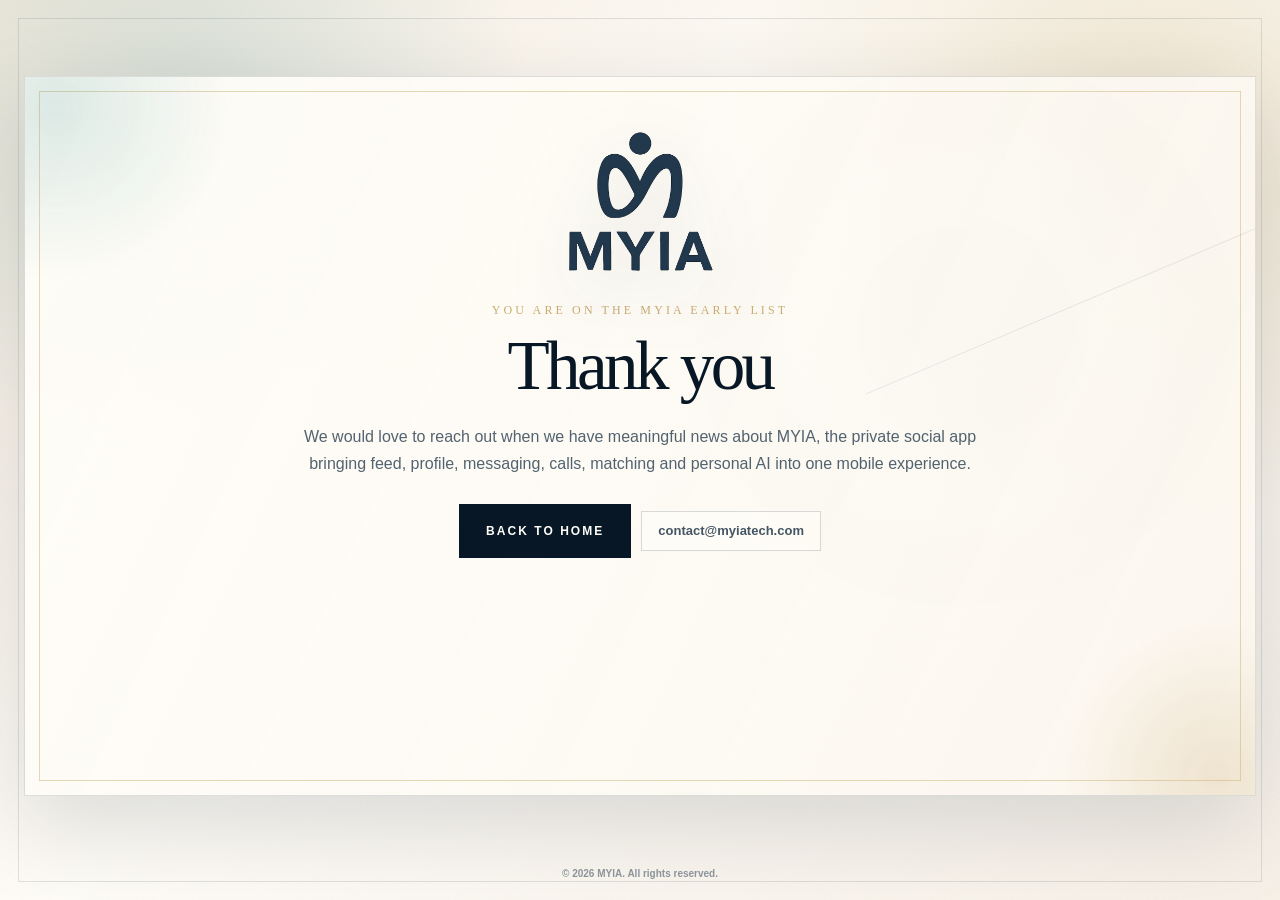
==== commit 1b32a740: "Rebalance premium landing around AI assistant" ====
--- a/thanks/index.html
+++ b/thanks/index.html
@@ -22,7 +22,7 @@
         </div>
 
         <div class="thankCard">
-          <img class="thankLogo" src="/myia-logo.png" alt="MYIA" width="164" height="164" />
+          <img class="thankLogo" src="/myia-logo-transparent.png" alt="MYIA" width="164" height="164" />
           <p class="kicker">You are on the MYIA early list</p>
           <h1 class="headline headline--thanks">Thank <span>you</span></h1>
           <p class="subhead subhead--thanks">
--- a/styles.css
+++ b/styles.css
@@ -1,18 +1,19 @@
 :root {
-  --ink: #10273d;
+  --ink: #10283c;
   --ink-deep: #071725;
-  --ink-soft: rgba(16, 39, 61, 0.72);
-  --muted: rgba(16, 39, 61, 0.58);
-  --paper: #fffdf8;
-  --cream: #f8f1e7;
-  --mist: #eaf6f4;
-  --mint: #77f0dc;
-  --sun: #ffd879;
-  --coral: #ff846f;
-  --lilac: #c8c2ff;
-  --line: rgba(16, 39, 61, 0.13);
-  --shadow: 0 36px 90px rgba(16, 39, 61, 0.16);
+  --ink-soft: rgba(16, 40, 60, 0.72);
+  --muted: rgba(16, 40, 60, 0.54);
+  --ivory: #fbf7ef;
+  --porcelain: #fffdf8;
+  --champagne: #c9ad72;
+  --champagne-2: #e7d8b5;
+  --sea: #1f8185;
+  --sea-soft: rgba(31, 129, 133, 0.12);
+  --line: rgba(16, 40, 60, 0.14);
+  --gold-line: rgba(201, 173, 114, 0.48);
+  --shadow: 0 30px 90px rgba(7, 23, 37, 0.14);
   --sans: "Avenir Next", Avenir, "Gill Sans", "Trebuchet MS", sans-serif;
+  --serif: Didot, "Bodoni 72", "Baskerville", Georgia, serif;
 }
 
 * { box-sizing: border-box; }
@@ -22,35 +23,28 @@
   margin: 0;
   color: var(--ink);
   font-family: var(--sans);
-  letter-spacing: 0.01em;
   background:
-    radial-gradient(circle at 16% 16%, rgba(119, 240, 220, 0.3), transparent 28rem),
-    radial-gradient(circle at 88% 10%, rgba(255, 216, 121, 0.38), transparent 31rem),
-    radial-gradient(circle at 76% 84%, rgba(200, 194, 255, 0.32), transparent 30rem),
-    linear-gradient(135deg, #fffdf8 0%, #fbf6ed 46%, #edf7f5 100%);
+    radial-gradient(circle at 14% 12%, rgba(31, 129, 133, 0.14), transparent 22rem),
+    radial-gradient(circle at 88% 16%, rgba(201, 173, 114, 0.28), transparent 25rem),
+    linear-gradient(135deg, #f4ebde 0%, #fffdf8 44%, #f7f1e8 100%);
   overflow-x: hidden;
 }
 
 body::before {
+  content: "";
+  position: fixed;
+  inset: 18px;
+  border: 1px solid rgba(16, 40, 60, 0.12);
+  pointer-events: none;
+}
+
+body::after {
   content: "";
   position: fixed;
   inset: 0;
   pointer-events: none;
-  opacity: 0.32;
-  background-image:
-    linear-gradient(rgba(16, 39, 61, 0.045) 1px, transparent 1px),
-    linear-gradient(90deg, rgba(16, 39, 61, 0.045) 1px, transparent 1px);
-  background-size: 42px 42px;
-  mask-image: radial-gradient(circle at 52% 45%, black, transparent 74%);
-}
-
-body::after {
-  content: "";
-  position: fixed;
-  inset: -20%;
-  pointer-events: none;
-  opacity: 0.05;
-  background-image: url("data:image/svg+xml,%3Csvg xmlns='http://www.w3.org/2000/svg' width='160' height='160'%3E%3Cfilter id='n'%3E%3CfeTurbulence type='fractalNoise' baseFrequency='.85' numOctaves='3' stitchTiles='stitch'/%3E%3C/filter%3E%3Crect width='160' height='160' filter='url(%23n)'/%3E%3C/svg%3E");
+  opacity: 0.04;
+  background-image: url("data:image/svg+xml,%3Csvg xmlns='http://www.w3.org/2000/svg' width='170' height='170'%3E%3Cfilter id='n'%3E%3CfeTurbulence type='fractalNoise' baseFrequency='.72' numOctaves='3' stitchTiles='stitch'/%3E%3C/filter%3E%3Crect width='170' height='170' filter='url(%23n)'/%3E%3C/svg%3E");
 }
 
 .sr-only {
@@ -67,362 +61,284 @@
 
 .wrap {
   position: relative;
+  z-index: 1;
   min-height: 100svh;
   display: grid;
-  grid-template-rows: auto 1fr auto;
-  max-width: 1340px;
+  grid-template-rows: 1fr auto;
+  max-width: 1380px;
   margin: 0 auto;
-  padding: calc(22px + env(safe-area-inset-top)) calc(18px + env(safe-area-inset-left))
-    calc(22px + env(safe-area-inset-bottom)) calc(18px + env(safe-area-inset-right));
-}
-
-.wrap--thanks { grid-template-rows: 1fr auto; }
-
-.topRail {
-  position: relative;
-  z-index: 2;
-  overflow: hidden;
-  width: min(100%, 980px);
-  margin: 0 auto 16px;
-  border: 1px solid rgba(16, 39, 61, 0.1);
-  border-radius: 999px;
-  background: rgba(255, 253, 248, 0.68);
-  box-shadow: 0 16px 44px rgba(16, 39, 61, 0.08);
-  backdrop-filter: blur(18px);
-}
-
-.topRail__track {
-  display: flex;
-  width: max-content;
-  gap: 10px;
-  padding: 9px 12px;
-  animation: rail 30s linear infinite;
-}
-
-.topRail span {
-  display: inline-flex;
-  align-items: center;
-  gap: 8px;
-  color: rgba(16, 39, 61, 0.7);
-  font-size: 12px;
-  font-weight: 900;
-  letter-spacing: 0.12em;
-  text-transform: uppercase;
-  white-space: nowrap;
-}
-
-.topRail span::before {
-  content: "";
-  width: 7px;
-  height: 7px;
-  border-radius: 50%;
-  background: var(--mint);
-  box-shadow: 0 0 0 5px rgba(119, 240, 220, 0.18);
+  padding: calc(22px + env(safe-area-inset-top)) calc(24px + env(safe-area-inset-left))
+    calc(20px + env(safe-area-inset-bottom)) calc(24px + env(safe-area-inset-right));
 }
 
 .coming {
   position: relative;
-  z-index: 1;
   align-self: center;
   display: grid;
-  grid-template-columns: minmax(0, 1fr) minmax(340px, 0.78fr);
-  gap: clamp(30px, 5vw, 76px);
-  align-items: center;
-  min-height: min(820px, calc(100svh - 150px));
-  padding: clamp(24px, 4.7vw, 60px);
-  border: 1px solid rgba(255, 255, 255, 0.72);
-  border-radius: clamp(28px, 5vw, 58px);
+  grid-template-columns: 188px minmax(360px, 0.82fr) minmax(500px, 1.18fr);
+  grid-template-rows: auto auto 1fr auto;
+  gap: 22px 32px;
+  min-height: min(805px, calc(100svh - 92px));
+  padding: clamp(28px, 3.5vw, 46px);
+  border: 1px solid var(--line);
   background:
-    linear-gradient(135deg, rgba(255, 253, 248, 0.92), rgba(255, 255, 255, 0.66)),
-    radial-gradient(circle at 82% 24%, rgba(119, 240, 220, 0.25), transparent 26rem),
-    radial-gradient(circle at 12% 76%, rgba(255, 132, 111, 0.16), transparent 24rem);
+    linear-gradient(115deg, rgba(255,253,248,.94), rgba(251,247,239,.9)),
+    radial-gradient(circle at 76% 35%, rgba(31,129,133,.10), transparent 22rem);
   box-shadow: var(--shadow);
-  backdrop-filter: blur(22px);
   overflow: hidden;
   opacity: 0;
-  transform: translateY(16px) scale(0.985);
-  animation: pageIn 760ms cubic-bezier(.2,.8,.2,1) 100ms forwards;
-}
-
-.coming--thanks {
-  display: grid;
-  place-items: center;
-  grid-template-columns: 1fr;
-  min-height: min(740px, calc(100svh - 120px));
+  transform: translateY(12px);
+  animation: pageIn 680ms cubic-bezier(.2,.8,.2,1) 90ms forwards;
+}
+
+.coming::before {
+  content: "";
+  position: absolute;
+  inset: 14px;
+  border: 1px solid var(--gold-line);
+  pointer-events: none;
 }
 
 .coming::after {
-  content: "MYIA";
+  content: "";
   position: absolute;
-  left: clamp(20px, 4vw, 58px);
-  bottom: -0.24em;
-  color: rgba(16, 39, 61, 0.032);
-  font-size: clamp(110px, 21vw, 300px);
-  font-weight: 950;
-  letter-spacing: 0.02em;
-  line-height: 1;
+  left: 188px;
+  top: 14px;
+  bottom: 14px;
+  width: 1px;
+  background: linear-gradient(180deg, transparent, var(--gold-line), transparent);
   pointer-events: none;
 }
 
-.ambient,
-.heroCopy,
-.heroVisual,
-.thankCard { position: relative; z-index: 1; }
-
-.glow,
-.line {
-  position: absolute;
-  pointer-events: none;
-}
-
-.glow {
-  border-radius: 999px;
-  filter: blur(1px);
-  animation: float 9s ease-in-out infinite;
-}
-
-.glow--a {
-  width: 380px;
-  height: 380px;
-  right: -80px;
-  top: -120px;
-  background: radial-gradient(circle, rgba(119, 240, 220, 0.35), transparent 66%);
-}
-
-.glow--b {
-  width: 310px;
-  height: 310px;
-  left: 44%;
-  bottom: -150px;
-  background: radial-gradient(circle, rgba(255, 216, 121, 0.32), transparent 66%);
-  animation-delay: -4s;
-}
-
-.line {
-  width: 420px;
-  height: 1px;
-  background: rgba(16, 39, 61, 0.1);
-  transform: rotate(-19deg);
-}
-
-.line--a { right: 4%; top: 30%; }
-.line--b { left: -80px; bottom: 18%; }
-
-.kicker {
-  display: inline-flex;
-  align-items: center;
-  gap: 10px;
-  margin: 0 0 22px;
-  padding: 10px 13px;
-  border: 1px solid rgba(16, 39, 61, 0.13);
-  border-radius: 999px;
-  color: rgba(16, 39, 61, 0.7);
-  background: rgba(255, 255, 255, 0.64);
+.topLine {
+  grid-column: 1 / -1;
+  display: flex;
+  justify-content: space-between;
+  gap: 14px;
+  padding-bottom: 18px;
+  border-bottom: 1px solid var(--line);
+  color: rgba(16, 40, 60, 0.62);
+  font-family: var(--serif);
   font-size: 12px;
-  font-weight: 900;
-  letter-spacing: 0.14em;
+  letter-spacing: 0.22em;
   text-transform: uppercase;
-  box-shadow: 0 14px 34px rgba(16, 39, 61, 0.08);
-}
-
-.kicker::before {
-  content: "";
-  width: 10px;
-  height: 10px;
-  border-radius: 50%;
-  background: var(--coral);
-  box-shadow: 0 0 0 8px rgba(255, 132, 111, 0.18);
+}
+
+.brandMark {
+  grid-column: 1;
+  grid-row: 2 / 5;
+  display: flex;
+  align-items: flex-start;
+  justify-content: center;
+  padding-top: 10px;
+}
+
+.brandMark img {
+  width: min(148px, 100%);
+  height: auto;
+  object-fit: contain;
+  filter: drop-shadow(0 20px 38px rgba(7, 23, 37, 0.08));
+}
+
+.heroCopy {
+  grid-column: 2;
+  grid-row: 2 / 4;
+  align-self: center;
+  position: relative;
+  z-index: 1;
+}
+
+.kicker,
+.eyebrow {
+  margin: 0 0 16px;
+  color: var(--champagne);
+  font-family: var(--serif);
+  font-size: 12px;
+  letter-spacing: 0.26em;
+  text-transform: uppercase;
 }
 
 .headline {
-  max-width: 10ch;
+  max-width: 10.5ch;
   margin: 0;
   color: var(--ink-deep);
-  font-size: clamp(56px, 8.8vw, 132px);
-  font-weight: 950;
-  letter-spacing: -0.075em;
-  line-height: 0.86;
-  text-transform: uppercase;
-}
-
-.headline span {
-  display: block;
-  color: transparent;
-  background: linear-gradient(92deg, var(--ink-deep), #174d61 44%, #2ab9a8 100%);
-  -webkit-background-clip: text;
-  background-clip: text;
-}
-
-.headline--thanks {
-  max-width: none;
-  text-align: center;
-  font-size: clamp(54px, 10vw, 118px);
+  font-family: var(--serif);
+  font-size: clamp(54px, 5.4vw, 88px);
+  font-weight: 400;
+  letter-spacing: -0.052em;
+  line-height: 0.94;
 }
 
 .subhead {
-  max-width: 58ch;
-  margin: 25px 0 0;
+  max-width: 45ch;
+  margin: 24px 0 0;
   color: var(--ink-soft);
-  font-size: clamp(16px, 1.45vw, 20px);
-  line-height: 1.7;
-}
-
-.subhead--thanks {
-  max-width: 720px;
-  margin-inline: auto;
-  text-align: center;
-}
-
-.universeGrid {
-  display: grid;
-  grid-template-columns: repeat(2, minmax(0, 1fr));
-  gap: 12px;
-  max-width: 690px;
-  margin: 28px 0 0;
-}
-
-.universeCard {
-  position: relative;
-  min-height: 126px;
-  padding: 16px;
-  border: 1px solid rgba(16, 39, 61, 0.1);
-  border-radius: 22px;
-  background: rgba(255, 255, 255, 0.58);
-  box-shadow: 0 16px 42px rgba(16, 39, 61, 0.075);
+  font-size: clamp(16px, 1.15vw, 18px);
+  line-height: 1.72;
+}
+
+.productScene {
+  grid-column: 3;
+  grid-row: 2 / 5;
+  display: grid;
+  grid-template-rows: auto 1fr;
+  gap: 16px;
+  position: relative;
+  z-index: 1;
+}
+
+.assistantCore {
+  position: relative;
+  min-height: 236px;
+  padding: 26px;
+  border: 1px solid rgba(16, 40, 60, 0.16);
+  background:
+    linear-gradient(135deg, rgba(7, 23, 37, 0.94), rgba(16, 40, 60, 0.9)),
+    radial-gradient(circle at 84% 20%, rgba(201,173,114,.4), transparent 12rem);
+  color: var(--porcelain);
   overflow: hidden;
-  transition: transform 180ms ease, border-color 180ms ease, box-shadow 180ms ease;
-}
-
-.universeCard::after {
+}
+
+.assistantCore::before,
+.assistantCore::after {
   content: "";
   position: absolute;
-  right: -32px;
-  top: -32px;
-  width: 92px;
-  height: 92px;
-  border-radius: 28px;
-  background: linear-gradient(135deg, rgba(119, 240, 220, 0.36), rgba(255, 216, 121, 0.18));
-  transform: rotate(18deg);
-}
-
-.universeCard:hover {
-  transform: translateY(-3px);
-  border-color: rgba(16, 39, 61, 0.22);
-  box-shadow: 0 22px 60px rgba(16, 39, 61, 0.12);
-}
-
-.universeCard--wide { grid-column: 1 / -1; }
+  border-radius: 50%;
+  pointer-events: none;
+}
+
+.assistantCore::before {
+  width: 260px;
+  height: 260px;
+  right: -72px;
+  top: -86px;
+  border: 1px solid rgba(201, 173, 114, 0.42);
+}
+
+.assistantCore::after {
+  width: 140px;
+  height: 140px;
+  right: 54px;
+  bottom: -74px;
+  background: rgba(31, 129, 133, 0.28);
+  filter: blur(1px);
+}
+
+.assistantCore .eyebrow { color: var(--champagne-2); position: relative; z-index: 1; }
+.assistantCore h2 {
+  position: relative;
+  z-index: 1;
+  margin: 0;
+  font-family: var(--serif);
+  font-size: clamp(44px, 4.1vw, 68px);
+  font-weight: 400;
+  letter-spacing: -0.04em;
+}
+.assistantCore p {
+  position: relative;
+  z-index: 1;
+  max-width: 48ch;
+  margin: 18px 0 0;
+  color: rgba(255, 253, 248, 0.78);
+  font-size: 15px;
+  line-height: 1.62;
+}
+
+.universeRail {
+  display: grid;
+  grid-template-columns: repeat(5, minmax(0, 1fr));
+  border: 1px solid rgba(16, 40, 60, 0.14);
+  border-bottom: 0;
+}
+
+.universeCard {
+  min-height: 245px;
+  padding: 18px 14px;
+  border-right: 1px solid rgba(16, 40, 60, 0.12);
+  border-bottom: 1px solid rgba(16, 40, 60, 0.14);
+  background: rgba(255, 253, 248, 0.48);
+  transition: background 180ms ease, transform 180ms ease;
+}
+.universeCard:last-child { border-right: 0; }
+.universeCard:hover { background: rgba(255, 253, 248, 0.78); transform: translateY(-2px); }
 .universeCard span {
-  color: var(--coral);
+  display: block;
+  color: var(--champagne);
+  font-family: var(--serif);
   font-size: 12px;
-  font-weight: 950;
-  letter-spacing: 0.1em;
-}
-
-.universeCard h2 {
-  margin: 8px 0 6px;
+  letter-spacing: 0.18em;
+}
+.universeCard h3 {
+  writing-mode: vertical-rl;
+  transform: rotate(180deg);
+  min-height: 108px;
+  margin: 22px 0;
   color: var(--ink-deep);
-  font-size: 19px;
+  font-family: var(--serif);
+  font-size: 27px;
+  font-weight: 400;
   letter-spacing: -0.03em;
 }
-
 .universeCard p {
   margin: 0;
   color: var(--muted);
-  font-size: 14px;
-  line-height: 1.45;
-}
-
-.trustRow {
-  display: flex;
-  flex-wrap: wrap;
-  gap: 10px;
-  margin: 22px 0 0;
-  padding: 0;
-  list-style: none;
-}
-
-.trustRow li {
-  display: inline-flex;
-  align-items: center;
-  gap: 8px;
-  padding: 10px 12px;
-  border: 1px solid rgba(16, 39, 61, 0.12);
-  border-radius: 999px;
-  background: rgba(255, 253, 248, 0.68);
-  color: rgba(16, 39, 61, 0.72);
   font-size: 13px;
-  font-weight: 850;
-  box-shadow: 0 12px 30px rgba(16, 39, 61, 0.06);
-}
-
-.trustRow li::before {
-  content: "";
-  width: 7px;
-  height: 7px;
-  border-radius: 50%;
-  background: var(--mint);
-}
-
-.notify { margin-top: 32px; max-width: 650px; }
+  line-height: 1.42;
+}
+
+.notify {
+  grid-column: 2;
+  grid-row: 4;
+  align-self: end;
+  position: relative;
+  z-index: 1;
+}
 .form { margin: 0; }
 .honeypot { display: none !important; }
-
 .form__row {
   display: grid;
   grid-template-columns: 1fr auto;
-  align-items: stretch;
-  padding: 7px;
-  border: 1px solid rgba(16, 39, 61, 0.16);
-  border-radius: 25px;
-  background: rgba(255, 255, 255, 0.75);
-  box-shadow: 0 18px 48px rgba(16, 39, 61, 0.1);
+  border: 1px solid rgba(16, 40, 60, 0.18);
+  background: rgba(255, 253, 248, 0.78);
+  box-shadow: 0 20px 48px rgba(7, 23, 37, 0.08);
   overflow: hidden;
   transition: border-color 160ms ease, box-shadow 160ms ease, transform 160ms ease;
 }
-
 .form__row:focus-within {
-  border-color: rgba(16, 39, 61, 0.42);
-  box-shadow: 0 22px 60px rgba(16, 39, 61, 0.16), 0 0 0 6px rgba(119, 240, 220, 0.18);
+  border-color: rgba(201, 173, 114, 0.86);
+  box-shadow: 0 24px 64px rgba(7, 23, 37, 0.12), 0 0 0 5px rgba(201, 173, 114, 0.16);
   transform: translateY(-1px);
 }
-
 .form__row[data-state="error"] {
-  border-color: rgba(190, 43, 43, 0.55);
-  box-shadow: 0 18px 48px rgba(190, 43, 43, 0.12), 0 0 0 5px rgba(190, 43, 43, 0.08);
-}
-
+  border-color: rgba(160, 38, 38, 0.62);
+  box-shadow: 0 18px 48px rgba(160, 38, 38, 0.12), 0 0 0 5px rgba(160, 38, 38, 0.08);
+}
 .form__input {
   min-width: 0;
   border: 0;
   outline: 0;
   background: transparent;
-  color: var(--ink);
-  padding: 18px 20px;
+  color: var(--ink-deep);
+  padding: 20px 20px;
   font: inherit;
-  font-size: 17px;
-  font-weight: 750;
-}
-
-.form__input::placeholder { color: rgba(16, 39, 61, 0.42); }
-
+  font-size: 16px;
+  font-weight: 620;
+}
+.form__input::placeholder { color: rgba(16, 40, 60, 0.38); }
 .form__btn {
   border: 0;
-  border-radius: 18px;
   background: var(--ink-deep);
-  color: #fffdf8;
+  color: var(--porcelain);
   padding: 0 27px;
   font: inherit;
-  font-size: 13px;
-  font-weight: 950;
-  letter-spacing: 0.16em;
+  font-size: 12px;
+  font-weight: 850;
+  letter-spacing: 0.17em;
   text-transform: uppercase;
   cursor: pointer;
-  box-shadow: inset 0 1px 0 rgba(255,255,255,0.2), 0 12px 28px rgba(16, 39, 61, 0.22);
-  transition: transform 160ms ease, background 160ms ease, opacity 160ms ease;
-}
-
-.form__btn:hover { transform: translateY(-1px); background: #12324d; }
+  transition: background 160ms ease, transform 160ms ease, opacity 160ms ease;
+}
+.form__btn:hover { background: #14344c; transform: translateY(-1px); }
 .form__btn:disabled { cursor: not-allowed; opacity: 0.62; transform: none; }
 .form__btn--link {
   display: inline-flex;
@@ -431,301 +347,157 @@
   justify-content: center;
   text-decoration: none;
 }
-
 .fieldMsg,
 .form__status,
 .form__meta {
-  margin: 12px 4px 0;
-  color: rgba(16, 39, 61, 0.56);
+  margin: 10px 0 0;
+  color: rgba(16, 40, 60, 0.54);
   font-size: 13px;
-  line-height: 1.5;
-}
-
-.fieldMsg { min-height: 20px; font-weight: 800; }
+  line-height: 1.42;
+}
+.fieldMsg { min-height: 18px; font-weight: 750; }
 .fieldMsg.is-error,
-.form__status.is-error { color: #b22323; }
-.form__meta { margin-top: 4px; }
-
+.form__status.is-error { color: #9f2828; }
+.form__meta { margin-top: 2px; }
+
+.bottomBar {
+  grid-column: 1 / -1;
+  display: flex;
+  align-items: center;
+  justify-content: space-between;
+  gap: 18px;
+  padding-top: 18px;
+  border-top: 1px solid var(--line);
+  position: relative;
+  z-index: 1;
+}
+.trustRow {
+  display: flex;
+  flex-wrap: wrap;
+  gap: 10px 18px;
+  margin: 0;
+  padding: 0;
+  list-style: none;
+}
+.trustRow li {
+  color: rgba(16, 40, 60, 0.72);
+  font-size: 12px;
+  font-weight: 760;
+  letter-spacing: 0.08em;
+  text-transform: uppercase;
+}
+.trustRow li::before {
+  content: "";
+  display: inline-block;
+  width: 6px;
+  height: 6px;
+  margin-right: 8px;
+  border-radius: 50%;
+  background: var(--champagne);
+  vertical-align: 1px;
+}
 .links,
 .thankActions {
   display: flex;
   flex-wrap: wrap;
   align-items: center;
-  gap: 12px;
-  margin-top: 26px;
-}
-
+  gap: 10px;
+}
 .ctaLink {
   display: inline-flex;
-  min-height: 44px;
+  min-height: 40px;
   align-items: center;
   justify-content: center;
-  padding: 0 18px;
-  border: 1px solid rgba(16, 39, 61, 0.14);
-  border-radius: 999px;
-  background: rgba(255, 255, 255, 0.55);
-  color: rgba(16, 39, 61, 0.78);
+  padding: 0 16px;
+  border: 1px solid rgba(16, 40, 60, 0.16);
+  background: rgba(255, 253, 248, 0.54);
+  color: rgba(16, 40, 60, 0.78);
   font: inherit;
-  font-size: 14px;
-  font-weight: 800;
+  font-size: 13px;
+  font-weight: 720;
   text-decoration: none;
   cursor: pointer;
-  box-shadow: 0 12px 30px rgba(16, 39, 61, 0.07);
-  transition: transform 160ms ease, border-color 160ms ease, color 160ms ease;
-}
-
-.ctaLink:hover {
-  transform: translateY(-1px);
-  border-color: rgba(16, 39, 61, 0.3);
-  color: var(--ink-deep);
-}
-
-.phoneScene {
-  position: relative;
-  display: grid;
-  place-items: center;
-  min-height: 640px;
-}
-
-.phoneMock {
-  position: relative;
-  width: min(100%, 360px);
-  min-height: 620px;
-  padding: 22px;
-  border: 1px solid rgba(16, 39, 61, 0.14);
-  border-radius: 46px;
-  background:
-    linear-gradient(180deg, rgba(255,255,255,0.92), rgba(255,253,248,0.78)),
-    radial-gradient(circle at 52% 0%, rgba(119, 240, 220, 0.28), transparent 42%);
-  box-shadow: 0 34px 92px rgba(16, 39, 61, 0.2);
-  transform: rotate(2deg);
-  animation: phoneFloat 7s ease-in-out infinite;
-}
-
-.phoneMock::before {
-  content: "";
-  position: absolute;
-  top: 13px;
-  left: 50%;
-  width: 82px;
-  height: 7px;
-  border-radius: 999px;
-  background: rgba(16, 39, 61, 0.12);
-  transform: translateX(-50%);
-}
-
-.phoneHeader {
-  display: flex;
-  align-items: center;
-  gap: 12px;
-  margin-top: 20px;
-  padding: 13px;
-  border: 1px solid rgba(16, 39, 61, 0.1);
-  border-radius: 24px;
-  background: rgba(255,255,255,0.7);
-}
-
-.phoneHeader img {
-  width: 56px;
-  height: 56px;
-  object-fit: contain;
-  mix-blend-mode: multiply;
-}
-
-.phoneHeader strong,
-.phoneHeader span { display: block; }
-.phoneHeader strong {
-  color: var(--ink-deep);
-  font-size: 22px;
-  letter-spacing: 0.08em;
-}
-.phoneHeader span { color: var(--muted); font-size: 12px; font-weight: 800; }
-
-.storyStrip {
-  display: grid;
-  grid-template-columns: repeat(4, 1fr);
-  gap: 9px;
-  margin: 18px 0;
-}
-
-.storyStrip span {
-  height: 74px;
-  border-radius: 22px;
-  background: linear-gradient(145deg, rgba(119, 240, 220, 0.5), rgba(255, 216, 121, 0.38));
-  box-shadow: inset 0 0 0 1px rgba(16, 39, 61, 0.08);
-}
-.storyStrip span:nth-child(2) { background: linear-gradient(145deg, rgba(255,132,111,.42), rgba(255,255,255,.7)); }
-.storyStrip span:nth-child(3) { background: linear-gradient(145deg, rgba(200,194,255,.54), rgba(119,240,220,.28)); }
-.storyStrip span:nth-child(4) { background: linear-gradient(145deg, rgba(16,39,61,.18), rgba(255,216,121,.34)); }
-
-.appGrid {
-  display: grid;
-  grid-template-columns: repeat(2, 1fr);
-  gap: 12px;
-}
-
-.appTile {
-  min-height: 118px;
-  padding: 14px;
-  border-radius: 24px;
-  color: var(--ink-deep);
-  background: rgba(255,255,255,0.72);
-  border: 1px solid rgba(16, 39, 61, 0.1);
-  box-shadow: 0 14px 34px rgba(16, 39, 61, 0.08);
-}
-
-.appTile strong,
-.appTile span { display: block; }
-.appTile strong { font-size: 16px; letter-spacing: -0.03em; }
-.appTile span { margin-top: 34px; color: var(--muted); font-size: 12px; font-weight: 850; }
-.appTile--feed { background: linear-gradient(145deg, rgba(119,240,220,.48), rgba(255,255,255,.78)); }
-.appTile--message { background: linear-gradient(145deg, rgba(255,216,121,.5), rgba(255,255,255,.78)); }
-.appTile--match { grid-column: 1 / -1; min-height: 104px; background: linear-gradient(145deg, rgba(255,132,111,.34), rgba(200,194,255,.32)); }
-
-.assistantBubble {
-  display: flex;
-  gap: 12px;
-  align-items: center;
-  margin-top: 14px;
-  padding: 14px;
-  border-radius: 24px;
-  background: var(--ink-deep);
-  color: #fffdf8;
-  box-shadow: 0 18px 44px rgba(16, 39, 61, 0.22);
-}
-
-.assistantBubble span {
-  display: grid;
-  place-items: center;
-  flex: 0 0 42px;
-  height: 42px;
-  border-radius: 16px;
-  background: var(--mint);
-  color: var(--ink-deep);
-  font-weight: 950;
-}
-
-.assistantBubble p {
-  margin: 0;
-  font-size: 13px;
-  line-height: 1.45;
-}
-
-.orbit {
-  position: absolute;
-  border: 1px dashed rgba(16, 39, 61, 0.15);
-  border-radius: 50%;
-  animation: spin 24s linear infinite;
-}
-.orbit--a { width: 480px; height: 480px; }
-.orbit--b { width: 570px; height: 570px; animation-direction: reverse; }
-
-.pulseDot {
-  position: absolute;
-  width: 13px;
-  height: 13px;
-  border-radius: 50%;
-  background: var(--mint);
-  box-shadow: 0 0 0 12px rgba(119, 240, 220, 0.2);
-  animation: pulse 2.6s ease-in-out infinite;
-}
-.pulseDot--a { right: 14%; top: 19%; }
-.pulseDot--b { left: 18%; bottom: 22%; background: var(--sun); box-shadow: 0 0 0 12px rgba(255,216,121,.2); animation-delay: -.7s; }
-.pulseDot--c { right: 7%; bottom: 22%; background: var(--coral); box-shadow: 0 0 0 12px rgba(255,132,111,.18); animation-delay: -1.4s; }
-
-.floatCard {
-  position: absolute;
-  padding: 12px 17px;
-  border: 2px solid rgba(16, 39, 61, 0.78);
-  border-radius: 18px;
-  color: var(--ink-deep);
+  transition: border-color 160ms ease, color 160ms ease, transform 160ms ease;
+}
+.ctaLink:hover { transform: translateY(-1px); border-color: rgba(201, 173, 114, 0.9); color: var(--ink-deep); }
+
+.footer {
+  padding-top: 16px;
+  text-align: center;
+  color: rgba(16, 40, 60, 0.46);
   font-size: 12px;
-  font-weight: 950;
-  letter-spacing: 0.12em;
-  text-transform: uppercase;
-  box-shadow: 8px 8px 0 rgba(16, 39, 61, 0.13);
-  transform: rotate(-6deg);
-  animation: sticker 5.2s ease-in-out infinite;
-}
-.floatCard--privacy { left: 4%; top: 19%; background: var(--sun); }
-.floatCard--europe { right: 0; top: 36%; background: var(--mint); transform: rotate(8deg); animation-delay: -1.4s; }
-.floatCard--secure { left: 6%; bottom: 18%; background: var(--lilac); transform: rotate(4deg); animation-delay: -2.4s; }
+  font-weight: 650;
+}
 
 .thankCard {
   display: grid;
   justify-items: center;
   width: min(100%, 820px);
   text-align: center;
-}
-
+  position: relative;
+  z-index: 1;
+}
 .thankLogo {
   width: clamp(118px, 18vw, 164px);
   height: auto;
   margin-bottom: 22px;
   object-fit: contain;
-  mix-blend-mode: multiply;
-  filter: drop-shadow(0 20px 36px rgba(16, 39, 61, 0.1));
-}
-
-.thankActions { justify-content: center; }
-
-.footer {
-  position: relative;
-  z-index: 2;
-  padding-top: 20px;
-  text-align: center;
-  color: rgba(16, 39, 61, 0.48);
-  font-size: 13px;
-  font-weight: 700;
-}
-
-@keyframes pageIn { to { opacity: 1; transform: translateY(0) scale(1); } }
-@keyframes rail { to { transform: translateX(-50%); } }
-@keyframes float { 50% { transform: translate3d(0, 16px, 0) scale(1.06); } }
-@keyframes phoneFloat { 50% { transform: rotate(-1deg) translateY(-12px); } }
-@keyframes spin { to { transform: rotate(360deg); } }
-@keyframes pulse { 50% { transform: scale(1.25); opacity: 0.7; } }
-@keyframes sticker { 50% { transform: rotate(-3deg) translateY(-9px); } }
-
-@media (max-width: 980px) {
-  .coming { grid-template-columns: 1fr; }
-  .heroVisual { order: -1; }
-  .phoneScene { min-height: 520px; }
-  .phoneMock { width: min(100%, 330px); min-height: 550px; }
-  .headline { max-width: 11ch; }
-}
-
-@media (max-width: 680px) {
-  .wrap { padding-inline: 12px; }
-  .topRail { margin-bottom: 10px; }
-  .coming { padding: 22px; border-radius: 34px; min-height: auto; }
-  .headline { font-size: clamp(50px, 17vw, 76px); }
+  filter: drop-shadow(0 20px 36px rgba(16, 40, 60, 0.1));
+}
+.headline--thanks { max-width: none; text-align: center; }
+.subhead--thanks { max-width: 720px; margin-inline: auto; text-align: center; }
+.thankActions { justify-content: center; margin-top: 26px; }
+
+@keyframes pageIn { to { opacity: 1; transform: translateY(0); } }
+
+@media (max-width: 1180px) {
+  .coming {
+    grid-template-columns: 150px 1fr;
+    grid-template-rows: auto auto auto auto auto;
+  }
+  .coming::after { left: 150px; }
+  .heroCopy { grid-column: 2; grid-row: 2; }
+  .productScene { grid-column: 2; grid-row: 3; }
+  .notify { grid-column: 2; grid-row: 4; }
+  .bottomBar { grid-row: 5; }
+  .brandMark { grid-row: 2 / 5; }
+  .universeRail { grid-template-columns: repeat(5, 1fr); }
+  .universeCard { min-height: 190px; }
+  .universeCard h3 { writing-mode: initial; transform: none; min-height: 0; margin: 20px 0 10px; }
+}
+
+@media (max-width: 820px) {
+  body::before { inset: 10px; }
+  .wrap { padding-inline: 14px; }
+  .coming {
+    display: flex;
+    flex-direction: column;
+    gap: 22px;
+    min-height: auto;
+    padding: 24px;
+  }
+  .coming::before { inset: 10px; }
+  .coming::after { display: none; }
+  .topLine { flex-direction: column; gap: 7px; padding-bottom: 14px; }
+  .brandMark { padding: 0; justify-content: flex-start; }
+  .brandMark img { width: 112px; }
+  .headline { max-width: 11.5ch; font-size: clamp(46px, 13vw, 70px); }
   .subhead { font-size: 16px; }
-  .universeGrid { grid-template-columns: 1fr; }
-  .universeCard--wide { grid-column: auto; }
-  .form__row { grid-template-columns: 1fr; gap: 8px; border-radius: 24px; }
+  .assistantCore { min-height: auto; padding: 22px; }
+  .universeRail { grid-template-columns: 1fr; border-bottom: 1px solid rgba(16,40,60,.14); }
+  .universeCard { min-height: auto; border-right: 0; }
+  .universeCard h3 { writing-mode: initial; transform: none; min-height: 0; margin: 10px 0 6px; }
+  .form__row { grid-template-columns: 1fr; }
   .form__btn { min-height: 56px; }
+  .bottomBar { flex-direction: column; align-items: stretch; }
   .links, .thankActions { align-items: stretch; }
   .ctaLink, .form__btn--link { width: 100%; }
-  .phoneScene { min-height: 440px; }
-  .phoneMock { width: min(100%, 286px); min-height: 465px; padding: 17px; border-radius: 38px; }
-  .phoneHeader { margin-top: 16px; padding: 10px; }
-  .phoneHeader img { width: 48px; height: 48px; }
-  .storyStrip span { height: 56px; border-radius: 17px; }
-  .appTile { min-height: 92px; padding: 12px; border-radius: 19px; }
-  .appTile span { margin-top: 20px; }
-  .assistantBubble { padding: 12px; }
-  .orbit--a { width: 360px; height: 360px; }
-  .orbit--b { width: 420px; height: 420px; }
-  .floatCard { display: none; }
 }
 
 @media (max-width: 420px) {
-  .headline { font-size: clamp(44px, 16vw, 62px); }
-  .kicker { font-size: 10px; letter-spacing: 0.1em; }
-  .phoneMock { width: 254px; min-height: 432px; }
-  .appGrid { gap: 9px; }
-  .appTile strong { font-size: 14px; }
+  .headline { font-size: clamp(40px, 12vw, 54px); }
+  .kicker, .eyebrow, .topLine { letter-spacing: 0.18em; }
+  .assistantCore h2 { font-size: 42px; }
 }
 
 @media (prefers-reduced-motion: reduce) {
@@ -736,3 +508,62 @@
     transition-duration: 1ms !important;
   }
 }
+
+.ambient {
+  position: absolute;
+  inset: 0;
+  pointer-events: none;
+  z-index: 0;
+}
+.glow,
+.line { position: absolute; pointer-events: none; }
+.glow { border-radius: 999px; filter: blur(1px); }
+.glow--a {
+  width: 360px;
+  height: 360px;
+  left: -150px;
+  top: -150px;
+  background: radial-gradient(circle, rgba(31,129,133,.15), transparent 68%);
+}
+.glow--b {
+  width: 320px;
+  height: 320px;
+  right: -120px;
+  bottom: -140px;
+  background: radial-gradient(circle, rgba(201,173,114,.26), transparent 68%);
+}
+.line {
+  width: 520px;
+  height: 1px;
+  background: rgba(16,40,60,.09);
+  transform: rotate(-23deg);
+}
+.line--a { right: -110px; top: 30%; }
+.line--b { left: -170px; bottom: 20%; }
+
+.wrap--thanks { grid-template-rows: 1fr auto; }
+.coming--thanks {
+  display: grid;
+  grid-template-columns: 1fr;
+  place-items: center;
+  min-height: min(720px, calc(100svh - 92px));
+}
+.coming--thanks::after { display: none; }
+.thankCard {
+  display: grid;
+  justify-items: center;
+  width: min(100%, 780px);
+  text-align: center;
+  position: relative;
+  z-index: 1;
+}
+.thankLogo {
+  width: clamp(118px, 18vw, 164px);
+  height: auto;
+  margin-bottom: 22px;
+  object-fit: contain;
+  filter: drop-shadow(0 20px 36px rgba(16, 40, 60, 0.1));
+}
+.headline--thanks { max-width: none; text-align: center; }
+.subhead--thanks { max-width: 720px; margin-inline: auto; text-align: center; }
+.thankActions { justify-content: center; margin-top: 26px; }
